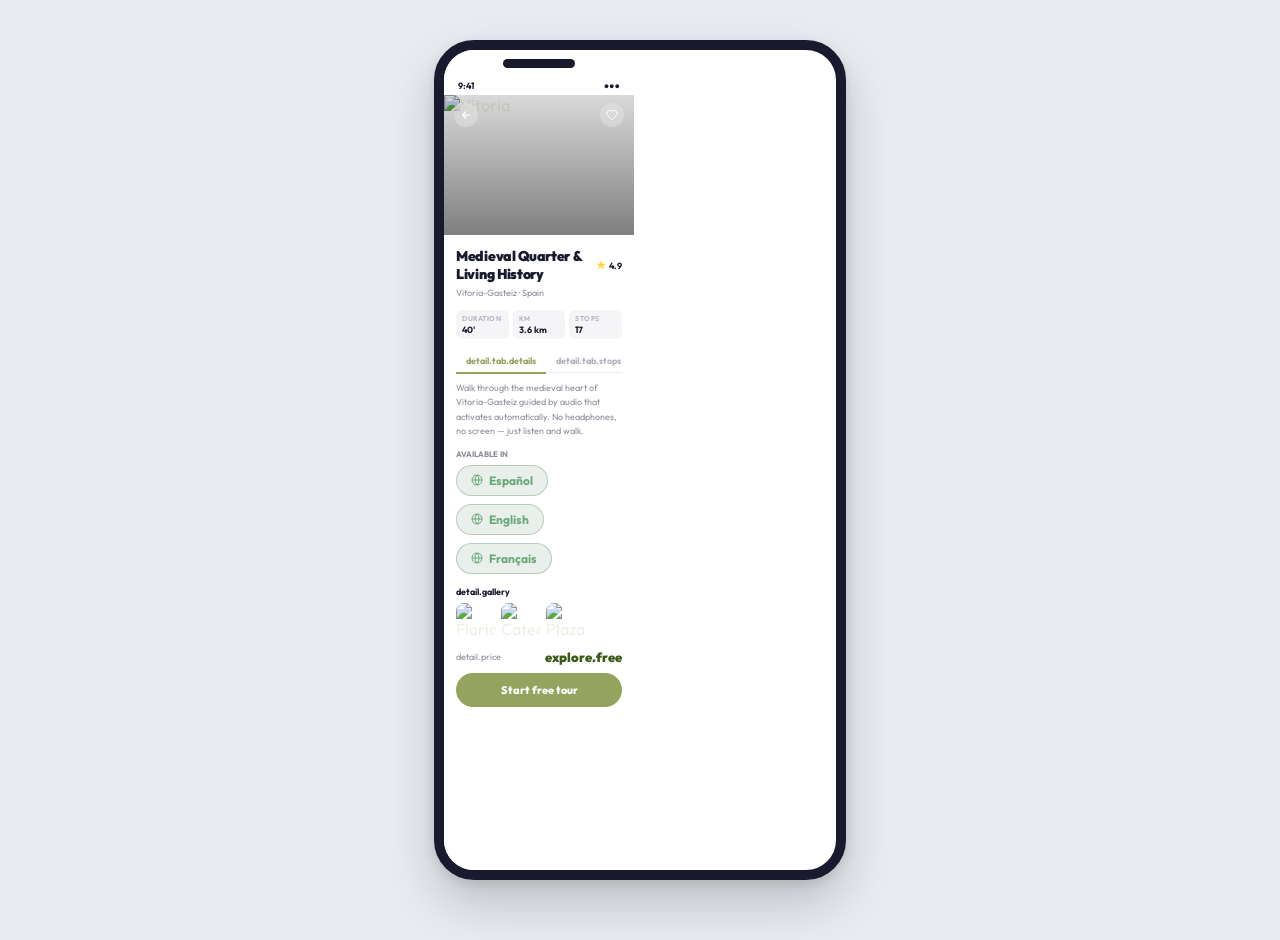
==== tour-detail.html @ ad5122f7 "Mover archivos a la raiz del repositorio" ====
<!DOCTYPE html>
<html lang="es">
<head>
  <meta charset="UTF-8">
  <meta name="viewport" content="width=device-width, initial-scale=1.0, maximum-scale=1.0, user-scalable=no">
  <meta name="theme-color" content="#94A35D">
  <meta name="description" content="Touri — Detalle del tour con información, paradas y estadísticas.">
  <title>Touri — Detalle del Tour</title>
  <link rel="manifest" href="manifest.json">
  <link rel="stylesheet" href="style.css">
</head>
<body class="detail-body-root">

  <div class="app-container">
    <div class="detail-screen s3" id="detailScreen">
      <!-- Notch bar & status bar simulator inside the app container on desktop -->
      <div class="notch-bar">
        <div class="notch-pill"></div>
      </div>
      <div class="status">
        <span style="color:#1A1A2E">9:41</span>
        <span>●●●</span>
      </div>

      <!-- Hero Photo -->
      <div class="s3-hero" id="detailHero">
        <img id="heroImg" src="https://images.unsplash.com/photo-1534067783941-51c9c23ecefd?w=300&q=80" alt="Vitoria">
        <div class="s3-hero-overlay"></div>
        <div class="s3-topbar">
          <div class="s3-back" onclick="goBack()" style="cursor:pointer;" aria-label="Volver">
            <svg viewBox="0 0 24 24" fill="none" stroke="currentColor" stroke-width="2.5">
              <path d="M19 12H5M12 5l-7 7 7 7"/>
            </svg>
          </div>
          <div class="s3-heart" id="saveBtn" onclick="toggleSave()" style="cursor:pointer;" aria-label="Guardar">
            <svg viewBox="0 0 24 24" fill="none" stroke="currentColor" stroke-width="2">
              <path d="M12 21.35l-1.45-1.32C5.4 15.36 2 12.28 2 8.5 2 5.42 4.42 3 7.5 3c1.74 0 3.41.81 4.5 2.09C13.09 3.81 14.76 3 16.5 3 19.58 3 22 5.42 22 8.5c0 3.78-3.4 6.86-8.55 11.54L12 21.35z"/>
            </svg>
          </div>
        </div>
      </div>

      <!-- Panel Info -->
      <div class="s3-panel">
        <div class="s3-name-row">
          <div class="s3-name" id="heroName">Casco Medieval</div>
          <div class="s3-rating">
            <span class="s3-rating-star">★</span>
            <span id="statRating">4.9</span>
          </div>
        </div>
        <div style="font-size:9px;color:#8C8C9A;margin-bottom:12px;" id="heroCity">Vitoria-Gasteiz · España</div>

        <!-- Info Pills -->
        <div class="s3-pills">
          <div class="s3-pill">
            <span class="s3-pill-label" data-i18n="detail.duration">Duración</span>
            <span class="s3-pill-val" id="statDuration">40'</span>
          </div>
          <div class="s3-pill">
            <span class="s3-pill-label" data-i18n="detail.km">Distancia</span>
            <span class="s3-pill-val" id="statKm">4.2 km</span>
          </div>
          <div class="s3-pill">
            <span class="s3-pill-label" data-i18n="detail.stops">Paradas</span>
            <span class="s3-pill-val" id="statStops">30</span>
          </div>
        </div>

        <!-- Tabs -->
        <div class="s3-tabs">
          <div class="s3-tab active" onclick="switchTab('detalles')" data-i18n="detail.tab.details">Detalles</div>
          <div class="s3-tab" onclick="switchTab('paradas')" data-i18n="detail.tab.stops">Paradas</div>
          <div class="s3-tab" onclick="switchTab('consejos')" data-i18n="detail.tab.tips">Consejos</div>
        </div>

        <!-- Tab contents: Detalles -->
        <div id="tabContentDetalles" class="tab-content-pane">
          <div class="s3-desc" id="tourDesc">
            Recorre el corazón medieval de Vitoria-Gasteiz guiado por audio que se activa automáticamente.
          </div>

          <!-- Languages tags -->
          <div style="font-size:8px;color:#8C8C9A;margin-bottom:6px;text-transform:uppercase;font-weight:700;" data-i18n="detail.available">Disponible en</div>
          <div class="lang-tags" id="langTags" style="margin-bottom:12px;"></div>

          <!-- Mini Gallery -->
          <div class="s3-gallery-label" data-i18n="detail.gallery">Lugares clave</div>
          <div class="s3-gallery">
            <div class="s3-gal-img"><img src="https://images.unsplash.com/photo-1534067783941-51c9c23ecefd?w=150&q=80" alt="Florida"></div>
            <div class="s3-gal-img"><img src="https://images.unsplash.com/photo-1507525428034-b723cf961d3e?w=150&q=80" alt="Catedral"></div>
            <div class="s3-gal-img"><img src="https://images.unsplash.com/photo-1542038784456-1ea8e935640e?w=150&q=80" alt="Plaza"></div>
          </div>
        </div>

        <!-- Tab contents: Paradas -->
        <div id="tabContentParadas" class="tab-content-pane" style="display:none;">
          <div class="stops-preview" id="stopsPreview">
            <!-- Dynamically populated -->
          </div>
          <div class="stops-more" id="stopsMore">+ 26 paradas más</div>
        </div>

        <!-- Tab contents: Consejos -->
        <div id="tabContentConsejos" class="tab-content-pane" style="display:none;">
          <div class="s3-desc" style="line-height:1.7;">
            <p style="margin-bottom:8px;">🎧 <strong>Lleva auriculares:</strong> Disfruta del recorrido sin molestar a los demás y con la mejor calidad de sonido.</p>
            <p style="margin-bottom:8px;">🔋 <strong>Carga tu móvil:</strong> El uso continuo del GPS en segundo plano puede consumir batería.</p>
            <p style="margin-bottom:8px;">📶 <strong>Descarga antes:</strong> El tour funciona 100% offline una vez cargado, no requiere datos móviles.</p>
          </div>
        </div>

      </div>

      <!-- Footer with CTA -->
      <div class="s3-footer">
        <div class="s3-cost-row">
          <span class="s3-cost-label" data-i18n="detail.price">Precio del tour</span>
          <span class="s3-cost-val" style="color:#3D5A1A;font-weight:900;" data-i18n="explore.free">GRATIS</span>
        </div>
        <div class="s3-cta" onclick="startTour()" style="cursor:pointer;" data-i18n="detail.cta">Empezar tour</div>
      </div>
    </div>
  </div>

  <!-- GPS Permission Modal -->
  <div class="modal-overlay" id="gpsModal">
    <div class="modal-content">
      <div class="modal-icon">
        <svg viewBox="0 0 24 24" fill="none" stroke="currentColor" stroke-width="1.5">
          <path d="M21 10c0 7-9 13-9 13s-9-6-9-13a9 9 0 0118 0z"/><circle cx="12" cy="10" r="3"/>
        </svg>
      </div>
      <div class="modal-title" data-i18n="gps.title">Necesitamos tu ubicación</div>
      <div class="modal-desc" data-i18n="gps.desc">Para reproducir el audio automáticamente al acercarte a cada parada, necesitamos acceso a tu GPS.</div>
      <div class="modal-buttons">
        <button class="btn-primary" onclick="allowGPS()">
          <svg viewBox="0 0 24 24" fill="none" stroke="currentColor" stroke-width="2"><path d="M21 10c0 7-9 13-9 13s-9-6-9-13a9 9 0 0118 0z"/><circle cx="12" cy="10" r="3"/></svg>
          <span data-i18n="gps.allow">Permitir ubicación</span>
        </button>
        <button class="btn-outline" onclick="manualMode()">
          <span data-i18n="gps.manual">Modo manual</span>
        </button>
      </div>
    </div>
  </div>

  <!-- Toast -->
  <div class="toast" id="toast"></div>

  <script src="i18n.js"></script>
  <script src="tour-data.js"></script>
  <script src="gps.js"></script>
  <script>
    let tourId = null;

    document.addEventListener('DOMContentLoaded', async () => {
      // Get tour ID from URL
      const params = new URLSearchParams(window.location.search);
      tourId = params.get('id') || 'vitoria-casco-medieval';

      await loadTourDetail();
    });

    document.addEventListener('languageChanged', () => {
      loadTourDetail();
    });

    async function loadTourDetail() {
      const tour = await TourData.loadTour(tourId);
      if (!tour) return;

      const lang = getLang();
      const meta = TourData.getMeta(lang);
      const stops = TourData.getStops();

      // Hero image
      if (tour.cover_image) {
        document.getElementById('heroImg').src = tour.cover_image;
      }
      document.getElementById('heroCity').textContent = `${meta.city} · ${meta.country}`;
      document.getElementById('heroName').innerHTML = meta.name;

      // Stats
      document.getElementById('statDuration').textContent = tour.stats.duration_min + "'";
      document.getElementById('statStops').textContent = tour.stats.stops;
      document.getElementById('statKm').textContent = tour.stats.distance_km + " km";
      document.getElementById('statRating').textContent = tour.stats.rating;

      // Languages tags
      const langContainer = document.getElementById('langTags');
      langContainer.innerHTML = tour.languages.map(l => `
        <div class="lang-tag">
          <svg viewBox="0 0 24 24" fill="none" stroke="currentColor" stroke-width="2">
            <path d="M12 22c5.52 0 10-4.48 10-10S17.52 2 12 2 2 6.48 2 12s4.48 10 10 10zM2 12h20M12 2a15.3 15.3 0 014 10 15.3 15.3 0 01-4 10 15.3 15.3 0 01-4-10 15.3 15.3 0 014-10z"/>
          </svg>
          ${t('detail.lang.' + l) || l}
        </div>
      `).join('');

      // Description
      document.getElementById('tourDesc').textContent = meta.description;

      // Stops preview
      const previewContainer = document.getElementById('stopsPreview');
      previewContainer.innerHTML = stops.map((stop, i) => {
        const name = TourData.getStopName(stop, lang);
        let dist = '';
        if (i === 0) {
          dist = t('detail.start') || 'Inicio';
        } else {
          const prevStop = stops[i - 1];
          const distM = TourData.distanceBetweenStops(prevStop, stop);
          dist = distM >= 1000 ? (distM / 1000).toFixed(1) + ' km' : distM + ' m';
        }
        return `
          <div class="stop-preview-item">
            <div class="stop-num-badge">${String(stop.id).padStart(2, '0')}</div>
            <div class="stop-preview-name">${name}</div>
            <div class="stop-preview-dist">${dist}</div>
          </div>
        `;
      }).join('');

      // Remaining stops
      const remaining = stops.length;
      document.getElementById('stopsMore').textContent = t('detail.more_stops', { n: remaining }) || `+${remaining} paradas en total`;
    }

    function switchTab(tabId) {
      // Toggle active state in tabs
      document.querySelectorAll('.s3-tab').forEach(tab => {
        tab.classList.toggle('active', tab.textContent.toLowerCase().includes(tabId.slice(0, 3)));
      });

      // Show the selected tab content pane
      document.querySelectorAll('.tab-content-pane').forEach(pane => {
        pane.style.display = 'none';
      });
      document.getElementById('tabContent' + tabId.charAt(0).toUpperCase() + tabId.slice(1)).style.display = 'block';
    }

    function goBack() {
      window.location.href = 'tours.html';
    }

    function toggleSave() {
      const btn = document.getElementById('saveBtn');
      const svg = btn.querySelector('svg');
      const isSaved = svg.getAttribute('fill') === 'currentColor';
      
      if (isSaved) {
        svg.removeAttribute('fill');
        svg.style.color = '';
      } else {
        svg.setAttribute('fill', 'currentColor');
        svg.style.color = '#FFD93D';
      }
      showToast(t('toast.saved') || '¡Tour guardado!');
    }

    function startTour() {
      document.getElementById('gpsModal').classList.add('show');
    }

    async function allowGPS() {
      const result = await GPS.requestPermission();
      document.getElementById('gpsModal').classList.remove('show');

      if (result === 'denied') {
        showToast(t('gps.denied') || 'Ubicación denegada.');
        TourData.setManualMode(true);
      } else {
        TourData.setManualMode(false);
      }

      TourData.startTour();
      window.location.href = `tour-player.html?id=${tourId}`;
    }

    function manualMode() {
      document.getElementById('gpsModal').classList.remove('show');
      TourData.setManualMode(true);
      TourData.startTour();
      window.location.href = `tour-player.html?id=${tourId}`;
    }

    function showToast(msg) {
      const toast = document.getElementById('toast');
      toast.textContent = msg;
      toast.classList.add('show');
      setTimeout(() => toast.classList.remove('show'), 3000);
    }
  </script>
</body>
</html>
---- style.css ----
@import url('https://fonts.googleapis.com/css2?family=Playfair+Display:ital,wght@0,400;0,600;0,700;0,900;1,400;1,600&family=Outfit:wght@300;400;500;600;700;800;900&family=DM+Mono:wght@400;500&display=swap');

/* ═══════════════════════════════════
   TOURI — Design System
   Source of truth: touri_mockup_1.html
═══════════════════════════════════ */

:root {
  --ink:       #0F0E0B;
  --ink-2:     #1C1B17;
  --ink-3:     #2A2923;
  --ink-4:     #3D3B33;
  --stone:     #7A786E;
  --cream:     #F0EDE4;
  --cream-2:   #DDD9CE;
  --cream-3:   #B8B3A6;
  --moss:      #4A7C59;
  --moss-light:#6BA87A;
  --moss-bg:   rgba(74,124,89,.12);
  --gold:      #C9933A;
  --gold-bg:   rgba(201,147,58,.1);
  --white:     #FAFAF7;
  --r:         16px;
}

/* ── RESET ── */
*, *::before, *::after { box-sizing: border-box; margin: 0; padding: 0; }

html {
  height: 100%;
  -webkit-text-size-adjust: 100%;
}

body {
  font-family: 'Outfit', sans-serif;
  color: var(--cream);
  background: var(--ink);
  min-height: 100%;
  min-height: 100dvh;
  overflow-x: hidden;
  -webkit-font-smoothing: antialiased;
  -moz-osx-font-smoothing: grayscale;
}

a { color: inherit; text-decoration: none; }
button { font-family: inherit; cursor: pointer; border: none; background: none; }
img { display: block; max-width: 100%; }
ul, ol { list-style: none; }

/* ── TYPOGRAPHY ── */
.font-display { font-family: 'Playfair Display', serif; }
.font-mono    { font-family: 'DM Mono', monospace; }

/* ── UTILITIES ── */
.sr-only {
  position: absolute; width: 1px; height: 1px;
  padding: 0; margin: -1px; overflow: hidden;
  clip: rect(0,0,0,0); border: 0;
}

/* ═══════════════════════════════════
   SHARED COMPONENTS
═══════════════════════════════════ */

/* ── Buttons ── */
.btn-primary {
  width: 100%; padding: 18px;
  background: var(--moss); border: none; border-radius: 14px;
  font-family: 'Outfit', sans-serif;
  font-size: 16px; font-weight: 700; color: #fff;
  display: flex; align-items: center; justify-content: center; gap: 10px;
  cursor: pointer;
  box-shadow: 0 8px 30px rgba(74,124,89,.4);
  transition: transform .15s, box-shadow .15s;
}
.btn-primary:active {
  transform: scale(.97);
  box-shadow: 0 4px 16px rgba(74,124,89,.3);
}
.btn-primary svg { width: 18px; height: 18px; }

.btn-secondary {
  width: 100%; padding: 17px;
  background: transparent; border: 1.5px solid var(--moss);
  border-radius: 14px; cursor: pointer;
  display: flex; align-items: center; justify-content: center; gap: 8px;
  font-family: 'Outfit', sans-serif; font-size: 15px; font-weight: 700;
  color: var(--moss-light);
  transition: background .15s;
}
.btn-secondary:active { background: var(--moss-bg); }
.btn-secondary svg { width: 17px; height: 17px; }

.btn-outline {
  width: 100%; padding: 14px;
  background: transparent; border: 1.5px solid var(--ink-4);
  border-radius: 12px; cursor: pointer;
  display: flex; align-items: center; justify-content: center; gap: 8px;
  font-family: 'Outfit', sans-serif; font-size: 14px; font-weight: 600;
  color: var(--cream-3);
  transition: border-color .15s;
}
.btn-outline:active { border-color: var(--stone); }
.btn-outline svg { width: 16px; height: 16px; }

/* ── Language pills ── */
.lang-row { display: flex; gap: 8px; }
.lang-pill {
  padding: 6px 16px; border-radius: 100px;
  border: 1.5px solid rgba(255,255,255,.15);
  font-size: 12px; font-weight: 600; color: var(--cream-2);
  cursor: pointer;
  transition: all .2s;
}
.lang-pill.active {
  background: var(--moss); border-color: var(--moss); color: #fff;
}

/* ── Language tags (detail) ── */
.lang-tags { display: flex; gap: 8px; flex-wrap: wrap; }
.lang-tag {
  display: flex; align-items: center; gap: 6px;
  padding: 7px 14px; border-radius: 100px;
  background: var(--moss-bg); border: 1px solid rgba(74,124,89,.3);
  font-size: 12px; font-weight: 700; color: var(--moss-light);
}
.lang-tag svg { width: 12px; height: 12px; }

/* ── City filter chips ── */
.city-filters {
  display: flex; gap: 8px; padding: 14px 20px;
  overflow-x: auto; flex-shrink: 0;
  -webkit-overflow-scrolling: touch;
  scrollbar-width: none;
}
.city-filters::-webkit-scrollbar { display: none; }
.city-filter {
  padding: 7px 16px; border-radius: 100px; white-space: nowrap;
  font-size: 12px; font-weight: 600; flex-shrink: 0;
  border: 1.5px solid var(--ink-4); color: var(--stone);
  cursor: pointer;
  transition: all .2s;
}
.city-filter.active {
  background: var(--moss); border-color: var(--moss); color: #fff;
}

/* ── Toast notification ── */
.toast {
  position: fixed; bottom: 32px; left: 50%; transform: translateX(-50%) translateY(100px);
  background: var(--ink-3); border: 1px solid var(--ink-4);
  padding: 14px 24px; border-radius: 14px;
  font-size: 14px; font-weight: 600; color: var(--cream-2);
  z-index: 9999;
  opacity: 0; pointer-events: none;
  transition: all .35s cubic-bezier(.4,0,.2,1);
  backdrop-filter: blur(12px);
}
.toast.show {
  transform: translateX(-50%) translateY(0);
  opacity: 1; pointer-events: auto;
}

/* ── Section title ── */
.section-title {
  font-size: 11px; font-weight: 700; letter-spacing: 1.5px;
  text-transform: uppercase; color: var(--stone); margin-bottom: 10px;
}

/* ── Search bar ── */
.search-bar {
  display: flex; align-items: center; gap: 10px;
  background: var(--ink-3); border-radius: 12px;
  padding: 12px 16px;
}
.search-bar svg { width: 16px; height: 16px; color: var(--stone); flex-shrink: 0; }
.search-bar input,
.search-bar span {
  font-family: 'Outfit', sans-serif;
  font-size: 14px; color: var(--stone); background: transparent; border: none; outline: none;
  width: 100%;
}

/* ═══════════════════════════════════
   SCREEN 01 — SPLASH
═══════════════════════════════════ */
.splash-screen {
  position: relative; overflow: hidden;
  min-height: 100vh; min-height: 100dvh;
}
.splash-bg {
  position: absolute; inset: 0;
  background-size: cover; background-position: center;
}
.splash-bg::after {
  content: ''; position: absolute; inset: 0;
  background: linear-gradient(180deg,
    rgba(15,14,11,0) 0%,
    rgba(15,14,11,.55) 45%,
    var(--ink) 100%
  );
}
.splash-content {
  position: relative; z-index: 2;
  display: flex; flex-direction: column;
  min-height: 100vh; min-height: 100dvh;
  padding: 24px 28px 48px;
}
.splash-logo {
  display: flex; align-items: center; gap: 10px;
}
.logo-mark {
  width: 40px; height: 40px; border-radius: 12px;
  background: var(--moss);
  display: flex; align-items: center; justify-content: center;
}
.logo-mark svg { width: 22px; height: 22px; }
.logo-name {
  font-family: 'Playfair Display', serif;
  font-size: 22px; font-weight: 700; color: var(--white);
  letter-spacing: -.3px;
}
.splash-body { margin-top: auto; }
.splash-eyebrow {
  font-size: 11px; font-weight: 600; letter-spacing: 3px;
  text-transform: uppercase; color: var(--moss-light);
  margin-bottom: 12px;
}
.splash-headline {
  font-family: 'Playfair Display', serif;
  font-size: 38px; font-weight: 900; color: var(--white);
  line-height: 1.05; margin-bottom: 14px;
}
.splash-headline em { font-style: italic; color: var(--moss-light); }
.splash-sub {
  font-size: 14px; color: var(--cream-3); line-height: 1.6;
  margin-bottom: 36px; max-width: 280px;
}
.splash-hint {
  text-align: center; margin-top: 14px;
  font-size: 12px; color: var(--stone);
}
.splash-lang { margin-bottom: 22px; }

/* ═══════════════════════════════════
   SCREEN 02 — EXPLORE TOURS
═══════════════════════════════════ */
.explore-screen {
  display: flex; flex-direction: column;
  min-height: 100vh; min-height: 100dvh;
  overflow: hidden;
}
.explore-header { padding: 24px 20px 14px; flex-shrink: 0; }
.explore-greeting {
  font-size: 12px; font-weight: 600; color: var(--stone);
  letter-spacing: 1px; margin-bottom: 4px;
}
.explore-title {
  font-family: 'Playfair Display', serif;
  font-size: 26px; font-weight: 900; color: var(--white); line-height: 1.1;
}
.explore-title em { font-style: italic; color: var(--moss-light); }
.explore-search { padding: 0 20px; }

.tours-list {
  flex: 1; overflow-y: auto; padding: 0 20px 32px;
  display: flex; flex-direction: column; gap: 14px;
  -webkit-overflow-scrolling: touch;
}

/* Tour card — featured */
.tour-card {
  background: var(--ink-2); border-radius: 18px;
  overflow: hidden; cursor: pointer; flex-shrink: 0;
  transition: transform .15s;
}
.tour-card:active { transform: scale(.98); }
.tour-card-photo { height: 160px; position: relative; overflow: hidden; }
.tour-card-img {
  width: 100%; height: 100%; object-fit: cover;
  background-size: cover; background-position: center;
}
.tour-card-badge {
  position: absolute; top: 12px; left: 12px;
  background: var(--moss); color: #fff;
  font-size: 10px; font-weight: 700; letter-spacing: 1px; text-transform: uppercase;
  padding: 4px 10px; border-radius: 100px;
}
.tour-card-badge.gold { background: var(--gold); }
.tour-card-lang {
  position: absolute; top: 12px; right: 12px;
  background: rgba(15,14,11,.65); backdrop-filter: blur(6px);
  color: var(--cream-2); font-size: 10px; font-weight: 600;
  padding: 4px 10px; border-radius: 100px;
}
.tour-card-body { padding: 16px 18px; }
.tour-card-city {
  font-size: 10px; font-weight: 700; color: var(--moss-light);
  letter-spacing: 1.5px; text-transform: uppercase; margin-bottom: 4px;
}
.tour-card-name {
  font-family: 'Playfair Display', serif;
  font-size: 18px; font-weight: 700; color: var(--white); margin-bottom: 8px;
}
.tour-card-meta { display: flex; gap: 14px; }
.tour-meta-item {
  display: flex; align-items: center; gap: 5px;
  font-size: 12px; color: var(--stone); font-weight: 500;
}
.tour-meta-item svg { width: 13px; height: 13px; }

/* Tour card — small / upcoming */
.tour-card-sm {
  background: var(--ink-2); border-radius: 14px;
  display: flex; overflow: hidden; cursor: pointer; flex-shrink: 0;
  transition: transform .15s;
}
.tour-card-sm:active { transform: scale(.98); }
.tour-card-sm-photo {
  width: 100px; flex-shrink: 0;
  background: var(--ink-3); position: relative;
}
.tour-card-sm-img {
  width: 100%; height: 100%; object-fit: cover;
}
.tour-card-sm-coming {
  position: absolute; inset: 0;
  display: flex; align-items: center; justify-content: center;
  flex-direction: column; gap: 4px;
  font-size: 10px; font-weight: 700; color: var(--stone);
  letter-spacing: 1px; text-transform: uppercase; text-align: center;
}
.tour-card-sm-body { padding: 14px 16px; flex: 1; }
.tour-card-sm-city {
  font-size: 10px; font-weight: 700; color: var(--stone);
  letter-spacing: 1px; text-transform: uppercase; margin-bottom: 3px;
}
.tour-card-sm-name {
  font-family: 'Playfair Display', serif;
  font-size: 15px; font-weight: 700; color: var(--cream-2); margin-bottom: 6px;
}
.tour-card-sm-tag { font-size: 11px; color: var(--stone); }

.upcoming-label {
  font-size: 11px; font-weight: 700; color: var(--stone);
  letter-spacing: 1.5px; text-transform: uppercase; margin-top: 4px;
}

/* ═══════════════════════════════════
   SCREEN 03 — TOUR DETAIL
═══════════════════════════════════ */
.detail-screen {
  display: flex; flex-direction: column;
  min-height: 100vh; min-height: 100dvh;
  overflow-y: auto;
}
.detail-hero {
  height: 260px; flex-shrink: 0; position: relative;
  overflow: hidden;
}
.detail-hero-img {
  width: 100%; height: 100%;
  background-size: cover; background-position: center;
}
.detail-hero-img::after {
  content: ''; position: absolute; inset: 0;
  background: linear-gradient(180deg, rgba(15,14,11,.2) 0%, rgba(15,14,11,.8) 100%);
}
.detail-hero-back,
.detail-hero-save {
  position: absolute; top: 18px;
  width: 36px; height: 36px; border-radius: 50%;
  background: rgba(15,14,11,.55); backdrop-filter: blur(8px);
  display: flex; align-items: center; justify-content: center;
  cursor: pointer; border: none; z-index: 3;
  transition: background .15s;
}
.detail-hero-back:active,
.detail-hero-save:active { background: rgba(15,14,11,.8); }
.detail-hero-back { left: 18px; }
.detail-hero-save { right: 18px; }
.detail-hero-back svg,
.detail-hero-save svg { width: 18px; height: 18px; stroke: #fff; }
.detail-hero-info {
  position: absolute; bottom: 20px; left: 18px; right: 18px; z-index: 3;
}
.detail-hero-city {
  font-size: 11px; font-weight: 700; color: var(--moss-light);
  letter-spacing: 2px; text-transform: uppercase; margin-bottom: 4px;
}
.detail-hero-name {
  font-family: 'Playfair Display', serif;
  font-size: 28px; font-weight: 900; color: #fff; line-height: 1.1;
}

.detail-body {
  background: var(--ink-2); border-radius: 24px 24px 0 0;
  margin-top: -16px; z-index: 2;
  padding: 24px 20px 40px; flex: 1;
}

/* Stats grid */
.detail-stats {
  display: flex;
  background: var(--ink-3); border-radius: 14px;
  overflow: hidden; margin-bottom: 22px;
}
.detail-stat {
  flex: 1; padding: 14px 10px; text-align: center;
  border-right: 1px solid var(--ink-4);
}
.detail-stat:last-child { border-right: none; }
.detail-stat-value {
  font-family: 'DM Mono', monospace;
  font-size: 18px; font-weight: 500; color: var(--white); margin-bottom: 2px;
}
.detail-stat-label {
  font-size: 10px; color: var(--stone); font-weight: 600; letter-spacing: .5px;
}

.detail-desc {
  font-size: 14px; line-height: 1.7; color: var(--stone); margin-bottom: 24px;
}

/* Stop preview */
.stops-preview { margin-bottom: 10px; }
.stop-preview-item {
  display: flex; align-items: center; gap: 12px;
  padding: 10px 0; border-bottom: 1px solid var(--ink-4);
}
.stop-preview-item:last-child { border-bottom: none; }
.stop-num-badge {
  width: 28px; height: 28px; border-radius: 50%;
  background: var(--ink-3); border: 1.5px solid var(--ink-4);
  display: flex; align-items: center; justify-content: center;
  font-family: 'DM Mono', monospace; font-size: 10px; font-weight: 500;
  color: var(--stone); flex-shrink: 0;
}
.stop-num-badge.done {
  background: var(--moss-bg); border-color: var(--moss); color: var(--moss-light);
}
.stop-preview-name {
  font-size: 13px; font-weight: 500; color: var(--cream-2); flex: 1;
}
.stop-preview-dist { font-size: 11px; color: var(--stone); flex-shrink: 0; }
.stops-more {
  text-align: center; font-size: 12px; color: var(--stone);
  font-weight: 600; margin-top: 6px; margin-bottom: 20px;
}

.detail-cta-hint {
  text-align: center; font-size: 12px; color: var(--stone); margin-top: 12px;
}

/* ═══════════════════════════════════
   SCREEN 04 — PLAYER / EN RUTA
═══════════════════════════════════ */
.player-screen {
  display: flex; flex-direction: column;
  min-height: 100vh; min-height: 100dvh;
  overflow: hidden;
}

/* Hero photo */
.hero-photo {
  height: 280px; flex-shrink: 0; position: relative; overflow: hidden;
}
.hero-img {
  width: 100%; height: 100%; object-fit: cover;
  background-size: cover; background-position: center;
}
.hero-overlay {
  position: absolute; inset: 0;
  background: linear-gradient(180deg, rgba(15,14,11,.15) 0%, rgba(15,14,11,.75) 100%);
}
.hero-topbar {
  position: absolute; top: 0; left: 0; right: 0;
  display: flex; align-items: center; justify-content: space-between;
  padding: 18px 20px; z-index: 3;
}
.hero-back {
  width: 36px; height: 36px; border-radius: 50%;
  background: rgba(15,14,11,.5); backdrop-filter: blur(8px);
  display: flex; align-items: center; justify-content: center;
  cursor: pointer; border: none;
  transition: background .15s;
}
.hero-back:active { background: rgba(15,14,11,.8); }
.hero-back svg { width: 18px; height: 18px; }
.hero-lang {
  padding: 6px 13px; border-radius: 100px;
  background: rgba(15,14,11,.5); backdrop-filter: blur(8px);
  font-size: 12px; font-weight: 600; color: var(--cream-2);
  cursor: pointer;
  transition: background .15s;
}
.hero-lang:active { background: rgba(15,14,11,.8); }
.hero-stop-info {
  position: absolute; bottom: 0; left: 0; right: 0;
  padding: 0 20px 20px; z-index: 3;
}
.hero-chapter {
  font-family: 'DM Mono', monospace;
  font-size: 11px; font-weight: 500; letter-spacing: 2px;
  color: var(--moss-light); text-transform: uppercase; margin-bottom: 4px;
}
.hero-stop-name {
  font-family: 'Playfair Display', serif;
  font-size: 28px; font-weight: 900; color: var(--white); line-height: 1.1;
}

/* Content panel */
.content-panel {
  flex: 1; background: var(--ink-2);
  border-radius: 24px 24px 0 0;
  margin-top: -20px; z-index: 2;
  display: flex; flex-direction: column;
  padding: 24px 22px 32px;
  overflow-y: auto;
  -webkit-overflow-scrolling: touch;
}

/* Progress bar */
.progress-wrap { margin-bottom: 20px; }
.progress-header {
  display: flex; justify-content: space-between; align-items: center;
  margin-bottom: 8px;
}
.progress-label {
  font-size: 11px; font-weight: 600; color: var(--stone); letter-spacing: .5px;
}
.progress-time {
  font-family: 'DM Mono', monospace;
  font-size: 12px; color: var(--cream-3);
}
.progress-track {
  height: 6px; background: var(--ink-4); border-radius: 100px;
  overflow: hidden; cursor: pointer;
}
.progress-fill {
  height: 100%; width: 0%; border-radius: 100px;
  background: linear-gradient(90deg, var(--moss), var(--moss-light));
  transition: width .3s ease;
}

/* Audio controls */
.audio-controls {
  display: flex; align-items: center; justify-content: center;
  gap: 28px;
  margin-bottom: 22px;
}
.ctrl-secondary {
  width: 44px; height: 44px; border-radius: 50%;
  background: var(--ink-3); border: none;
  display: flex; align-items: center; justify-content: center;
  cursor: pointer;
  transition: background .15s;
}
.ctrl-secondary:active { background: var(--ink-4); }
.ctrl-secondary svg { width: 18px; height: 18px; color: var(--cream-3); }
.ctrl-play {
  width: 72px; height: 72px; border-radius: 50%;
  background: var(--moss); border: none;
  display: flex; align-items: center; justify-content: center;
  cursor: pointer;
  box-shadow: 0 8px 28px rgba(74,124,89,.45);
  transition: transform .15s, box-shadow .15s;
}
.ctrl-play:active {
  transform: scale(.93);
  box-shadow: 0 4px 16px rgba(74,124,89,.3);
}
.ctrl-play svg { width: 30px; height: 30px; color: #fff; }

/* Description block */
.desc-block { margin-bottom: 22px; }
.desc-label {
  font-size: 10px; font-weight: 700; letter-spacing: 2px; text-transform: uppercase;
  color: var(--stone); margin-bottom: 8px;
}
.desc-text {
  font-size: 14px; line-height: 1.7; color: var(--cream-3);
}

/* Next stop card */
.next-stop-card {
  background: var(--ink-3); border-radius: 14px;
  padding: 14px 16px;
  display: flex; align-items: center; gap: 14px;
  cursor: pointer; margin-bottom: 20px;
  transition: background .15s;
}
.next-stop-card:active { background: var(--ink-4); }
.next-stop-thumb {
  width: 52px; height: 52px; border-radius: 10px; flex-shrink: 0;
  background-size: cover; background-position: center;
  background-color: var(--ink-4);
}
.next-stop-info { flex: 1; }
.next-stop-label {
  font-size: 10px; font-weight: 600; color: var(--stone);
  letter-spacing: 1px; text-transform: uppercase; margin-bottom: 3px;
}
.next-stop-name {
  font-family: 'Playfair Display', serif;
  font-size: 15px; font-weight: 600; color: var(--white);
}
.next-stop-dist {
  font-size: 11px; color: var(--moss-light); font-weight: 600;
  margin-top: 2px;
}
.next-stop-arrow { flex-shrink: 0; }
.next-stop-arrow svg { width: 18px; height: 18px; color: var(--stone); }

/* Tour progress dots */
.tour-dots {
  display: flex; align-items: center; justify-content: center;
  gap: 4px; margin-top: 16px; flex-wrap: wrap;
  padding: 0 10px;
}
.dot-stop {
  width: 6px; height: 6px; border-radius: 50%;
  background: var(--ink-4);
  transition: all .3s;
}
.dot-stop.done { background: var(--moss); }
.dot-stop.active {
  width: 18px; border-radius: 3px;
  background: var(--moss-light);
}

/* ═══════════════════════════════════
   SCREEN 05 — MAP
═══════════════════════════════════ */
.map-screen {
  display: flex; flex-direction: column;
  min-height: 100vh; min-height: 100dvh;
  overflow: hidden;
}
.map-header {
  padding: 18px 20px 14px;
  display: flex; align-items: center; justify-content: space-between;
  border-bottom: 1px solid var(--ink-3); flex-shrink: 0;
  background: var(--ink);
}
.map-header-title {
  font-family: 'Playfair Display', serif;
  font-size: 18px; font-weight: 700; color: var(--white);
}
.map-close {
  width: 32px; height: 32px; border-radius: 50%;
  background: var(--ink-3); border: none;
  display: flex; align-items: center; justify-content: center;
  cursor: pointer;
  transition: background .15s;
}
.map-close:active { background: var(--ink-4); }
.map-close svg { width: 16px; height: 16px; color: var(--cream-3); }

.map-container {
  flex: 1; position: relative; background: #16140F;
  overflow: hidden;
}

/* Leaflet overrides for dark theme */
.map-container .leaflet-tile-pane { filter: brightness(.9) contrast(1.05); }
.map-container .leaflet-control-zoom a {
  background: var(--ink-2) !important;
  color: var(--cream) !important;
  border-color: var(--ink-4) !important;
}

/* Custom markers */
.stop-marker-done {
  width: 14px; height: 14px; border-radius: 50%;
  background: var(--moss); border: 2px solid var(--moss-light);
}
.stop-marker-active {
  width: 20px; height: 20px; border-radius: 50%;
  background: var(--moss); border: 3px solid var(--moss-light);
  box-shadow: 0 0 0 8px rgba(74,124,89,.25);
  animation: pulse-marker 2s infinite;
}
@keyframes pulse-marker {
  0%, 100% { box-shadow: 0 0 0 6px rgba(74,124,89,.25); }
  50%      { box-shadow: 0 0 0 14px rgba(74,124,89,.08); }
}
.stop-marker-pending {
  width: 12px; height: 12px; border-radius: 50%;
  background: var(--ink); border: 2px solid var(--ink-4);
}

/* Map bottom sheet */
.map-sheet {
  background: var(--ink-2);
  border-top: 1px solid var(--ink-3);
  padding: 16px 20px 32px;
  flex-shrink: 0;
}
.map-stop-current {
  display: flex; align-items: center; gap: 14px; margin-bottom: 14px;
}
.map-stop-thumb {
  width: 56px; height: 56px; border-radius: 12px;
  background-size: cover; background-position: center;
  background-color: var(--ink-3);
  flex-shrink: 0;
}
.map-stop-detail { flex: 1; }
.map-stop-chapter {
  font-size: 10px; font-weight: 600; color: var(--moss-light);
  letter-spacing: 1.5px; text-transform: uppercase; margin-bottom: 3px;
}
.map-stop-name {
  font-family: 'Playfair Display', serif;
  font-size: 16px; font-weight: 700; color: var(--white);
}
.map-stop-desc {
  font-size: 12px; color: var(--stone); margin-top: 2px;
}
.map-stats-row { display: flex; gap: 10px; }
.map-stat {
  flex: 1; background: var(--ink-3); border-radius: 10px;
  padding: 10px 12px; text-align: center;
}
.map-stat-value {
  font-family: 'DM Mono', monospace;
  font-size: 16px; font-weight: 500; color: var(--white);
}
.map-stat-label {
  font-size: 10px; color: var(--stone); margin-top: 2px;
  font-weight: 600; letter-spacing: .5px;
}

/* ═══════════════════════════════════
   SCREEN 06 — TOUR END
═══════════════════════════════════ */
.end-screen {
  display: flex; flex-direction: column;
  min-height: 100vh; min-height: 100dvh;
  padding: 28px 24px 48px;
  background: linear-gradient(180deg, var(--ink) 0%, var(--ink-2) 100%);
}
.end-icon {
  width: 72px; height: 72px; border-radius: 50%;
  background: var(--moss-bg); border: 1.5px solid var(--moss);
  display: flex; align-items: center; justify-content: center;
  margin-bottom: 20px;
}
.end-icon svg { width: 36px; height: 36px; color: var(--moss-light); }
.end-eyebrow {
  font-size: 11px; font-weight: 600; letter-spacing: 3px;
  text-transform: uppercase; color: var(--moss-light); margin-bottom: 10px;
}
.end-headline {
  font-family: 'Playfair Display', serif;
  font-size: 34px; font-weight: 900; color: var(--white);
  line-height: 1.1; margin-bottom: 10px;
}
.end-headline em { font-style: italic; color: var(--moss-light); }
.end-sub {
  font-size: 14px; color: var(--stone); line-height: 1.6;
  margin-bottom: 32px; max-width: 300px;
}
.end-stats {
  display: grid; grid-template-columns: 1fr 1fr;
  gap: 10px; margin-bottom: 32px;
}
.end-stat {
  background: var(--ink-3); border-radius: 14px;
  padding: 16px 18px;
}
.end-stat-value {
  font-family: 'Playfair Display', serif;
  font-size: 28px; font-weight: 700; color: var(--white); margin-bottom: 4px;
}
.end-stat-label {
  font-size: 11px; color: var(--stone); font-weight: 600; letter-spacing: .5px;
}
.end-photos {
  display: flex; gap: 8px; margin-bottom: 32px;
  overflow-x: auto;
  -webkit-overflow-scrolling: touch;
  scrollbar-width: none;
}
.end-photos::-webkit-scrollbar { display: none; }
.end-photo {
  width: 100px; height: 100px; border-radius: 12px; flex-shrink: 0;
  background-size: cover; background-position: center;
  background-color: var(--ink-3);
}
.end-photo-more {
  width: 100px; height: 100px; border-radius: 12px; flex-shrink: 0;
  background: var(--ink-2);
  display: flex; align-items: center; justify-content: center;
  font-size: 13px; color: var(--stone); font-weight: 600;
}
.end-buttons {
  display: flex; flex-direction: column; gap: 12px;
  margin-top: auto;
}

/* ═══════════════════════════════════
   GPS PERMISSION MODAL
═══════════════════════════════════ */
.modal-overlay {
  position: fixed; inset: 0;
  background: rgba(15,14,11,.85);
  backdrop-filter: blur(8px);
  z-index: 1000;
  display: flex; align-items: flex-end; justify-content: center;
  opacity: 0; pointer-events: none;
  transition: opacity .3s;
}
.modal-overlay.show { opacity: 1; pointer-events: auto; }
.modal-content {
  background: var(--ink-2);
  border-radius: 24px 24px 0 0;
  padding: 32px 24px 40px;
  width: 100%; max-width: 420px;
  transform: translateY(100%);
  transition: transform .4s cubic-bezier(.4,0,.2,1);
}
.modal-overlay.show .modal-content { transform: translateY(0); }
.modal-icon {
  width: 56px; height: 56px; border-radius: 50%;
  background: var(--moss-bg); border: 1.5px solid var(--moss);
  display: flex; align-items: center; justify-content: center;
  margin-bottom: 16px;
}
.modal-icon svg { width: 28px; height: 28px; color: var(--moss-light); }
.modal-title {
  font-family: 'Playfair Display', serif;
  font-size: 22px; font-weight: 700; color: var(--white);
  margin-bottom: 8px;
}
.modal-desc {
  font-size: 14px; color: var(--stone); line-height: 1.6;
  margin-bottom: 24px;
}
.modal-buttons {
  display: flex; flex-direction: column; gap: 10px;
}

/* ═══════════════════════════════════
   LANGUAGE SWITCHER (overlay)
═══════════════════════════════════ */
.lang-switcher-overlay {
  position: fixed; inset: 0;
  background: rgba(15,14,11,.85);
  backdrop-filter: blur(8px);
  z-index: 1000;
  display: flex; align-items: center; justify-content: center;
  opacity: 0; pointer-events: none;
  transition: opacity .3s;
}
.lang-switcher-overlay.show { opacity: 1; pointer-events: auto; }
.lang-switcher {
  background: var(--ink-2);
  border-radius: 20px; padding: 28px 24px;
  width: 85%; max-width: 320px;
  transform: scale(.9);
  transition: transform .3s cubic-bezier(.4,0,.2,1);
}
.lang-switcher-overlay.show .lang-switcher { transform: scale(1); }
.lang-switcher-title {
  font-family: 'Playfair Display', serif;
  font-size: 20px; font-weight: 700; color: var(--white);
  margin-bottom: 16px; text-align: center;
}
.lang-option {
  display: flex; align-items: center; gap: 12px;
  padding: 14px 16px; border-radius: 12px;
  cursor: pointer; margin-bottom: 8px;
  transition: background .15s;
  border: 1.5px solid transparent;
}
.lang-option:hover,
.lang-option:active { background: var(--ink-3); }
.lang-option.active {
  background: var(--moss-bg);
  border-color: rgba(74,124,89,.3);
}
.lang-option-flag { font-size: 24px; }
.lang-option-name {
  font-size: 15px; font-weight: 600; color: var(--cream);
}
.lang-option-native {
  font-size: 12px; color: var(--stone); margin-left: auto;
}

/* ═══════════════════════════════════
   ANIMATIONS
═══════════════════════════════════ */
@keyframes fadeIn {
  from { opacity: 0; transform: translateY(10px); }
  to   { opacity: 1; transform: translateY(0); }
}
@keyframes slideUp {
  from { transform: translateY(30px); opacity: 0; }
  to   { transform: translateY(0); opacity: 1; }
}

.animate-fade-in {
  animation: fadeIn .6s cubic-bezier(.4,0,.2,1) both;
}
.animate-slide-up {
  animation: slideUp .5s cubic-bezier(.4,0,.2,1) both;
}
.animate-delay-1 { animation-delay: .1s; }
.animate-delay-2 { animation-delay: .2s; }
.animate-delay-3 { animation-delay: .3s; }
.animate-delay-4 { animation-delay: .4s; }

/* ═══════════════════════════════════
   SCROLLBAR
═══════════════════════════════════ */
::-webkit-scrollbar { width: 4px; }
::-webkit-scrollbar-track { background: transparent; }
::-webkit-scrollbar-thumb { background: var(--ink-4); border-radius: 4px; }


/* ==========================================================================
   MOCKUP DRIBBBLE STYLE - APPENDED FROM TOURI_FINAL_V2_7.HTML
   ========================================================================== */


@import url('https://fonts.googleapis.com/css2?family=Outfit:wght@300;400;500;600;700;800;900&family=Playfair+Display:ital,wght@0,700;0,900;1,700&display=swap');

* { box-sizing:border-box; margin:0; padding:0; }
body {
  min-height:100vh;
  background:#E8EBF0;
  font-family:'Outfit',sans-serif;
  display:flex;
  flex-direction:column;
  align-items:center;
  padding:60px 24px 80px;
  -webkit-font-smoothing:antialiased;
}

/* ── LABEL ARRIBA ── */
.page-label {
  font-size:11px;font-weight:700;letter-spacing:3px;
  text-transform:uppercase;color:#8C8C9A;
  margin-bottom:40px;
}

/* ── PANEL que contiene los 3 teléfonos juntos ── */
.showcase-panel {
  background:#D8DEE8;
  border-radius:32px;
  padding:48px 40px;
  display:flex;
  align-items:flex-end;
  gap:20px;
  box-shadow:0 40px 80px rgba(0,0,0,.12),0 8px 24px rgba(0,0,0,.06);
  margin-bottom:48px;
}

/* ── FRAME DEL TELÉFONO ── */
.phone {
  border-radius:40px;
  overflow:hidden;
  box-shadow:0 24px 48px rgba(0,0,0,.18),0 4px 12px rgba(0,0,0,.1);
  flex-shrink:0;
  position:relative;
}
/* Teléfono central más grande */
.phone-center { width:220px; }
.phone-side   { width:190px; }

/* Notch */
.notch-bar {
  height:26px;
  display:flex;align-items:center;justify-content:center;
  position:relative;
}
.notch-pill {
  width:72px;height:9px;border-radius:100px;
}

/* Status bar */
.status {
  display:flex;justify-content:space-between;align-items:center;
  padding:4px 14px;font-size:9px;font-weight:700;
}

/* ═══════════════════════════════════
   PANTALLA 1 — SPLASH
═══════════════════════════════════ */
.s1 {
  background:#C9D9A4;
  width:190px;
}
.s1 .notch-bar { background:#B8CA90; }
.s1 .notch-pill { background:#A8BB80; }
.s1 .status { color:#3D5A1A; padding:4px 14px; }

.s1-body { padding:16px 14px 20px; }

/* Ilustración flat */
.s1-illus {
  width:100%;height:200px;
  border-radius:18px;
  background:#D8E8B0;
  position:relative;overflow:hidden;
  margin-bottom:18px;
}
/* Cielo */
.s1-sky {
  position:absolute;inset:0;
  background:linear-gradient(180deg,#E8F4FF 0%,#C9D9A4 100%);
}
/* Sol */
.s1-sun {
  position:absolute;top:18px;right:24px;
  width:28px;height:28px;border-radius:50%;
  background:#FFD93D;
  box-shadow:0 0 0 6px rgba(255,217,61,.2);
}
/* Nubes */
.s1-cloud {
  position:absolute;background:#fff;border-radius:100px;
}
.s1-cloud-1 { width:50px;height:16px;top:28px;left:14px; opacity:.8; }
.s1-cloud-2 { width:36px;height:12px;top:44px;left:50px; opacity:.6; }
/* Globo aerostático */
.s1-balloon {
  position:absolute;top:20px;left:50%;transform:translateX(-50%);
  display:flex;flex-direction:column;align-items:center;
}
.s1-balloon-top {
  width:36px;height:44px;border-radius:50% 50% 40% 40%;
  background:linear-gradient(135deg,#FFD93D 0%,#FF6B35 50%,#94A35D 100%);
}
.s1-balloon-basket {
  width:16px;height:10px;background:#8B6914;border-radius:3px;
  margin-top:2px;
}
/* Montañas */
.s1-mountain {
  position:absolute;bottom:30px;
}
.s1-mountain-1 {
  left:-10px;
  width:0;height:0;
  border-left:55px solid transparent;
  border-right:45px solid transparent;
  border-bottom:75px solid #6B8A3A;
}
.s1-mountain-2 {
  right:-5px;
  width:0;height:0;
  border-left:50px solid transparent;
  border-right:40px solid transparent;
  border-bottom:65px solid #7A9A45;
}
.s1-mountain-snow-1 {
  position:absolute;bottom:87px;left:8px;
  width:0;height:0;
  border-left:12px solid transparent;
  border-right:12px solid transparent;
  border-bottom:20px solid #fff;opacity:.8;
}
/* ── ANIMACIONES ── */

/* Globo sube y baja suavemente */
@keyframes balloonFloat {
  0%,100% { transform:translateX(-50%) translateY(0px) rotate(-2deg); }
  25%      { transform:translateX(-50%) translateY(-8px) rotate(1deg); }
  75%      { transform:translateX(-50%) translateY(-4px) rotate(-1deg); }
}
/* Nubes se mueven horizontalmente */
@keyframes cloudDrift1 {
  0%   { transform:translateX(0); }
  50%  { transform:translateX(12px); }
  100% { transform:translateX(0); }
}
@keyframes cloudDrift2 {
  0%   { transform:translateX(0); }
  50%  { transform:translateX(-8px); }
  100% { transform:translateX(0); }
}
/* Sol pulsa suavemente */
@keyframes sunPulse {
  0%,100% { box-shadow:0 0 0 6px rgba(255,217,61,.2); transform:scale(1); }
  50%     { box-shadow:0 0 0 10px rgba(255,217,61,.1); transform:scale(1.05); }
}
/* Personaje: ciclo caminar — bob arriba/abajo + inclinación */
@keyframes walk {
  0%,100% { transform:translateX(-50%) translateY(0px) rotate(0deg); }
  15%     { transform:translateX(-50%) translateY(-4px) rotate(-3deg); }
  30%     { transform:translateX(-50%) translateY(0px) rotate(0deg); }
  45%     { transform:translateX(-50%) translateY(-3px) rotate(3deg); }
  60%     { transform:translateX(-50%) translateY(0px) rotate(0deg); }
}
/* Mochila rebota en sentido contrario */
@keyframes bagBounce {
  0%,100% { transform:rotate(0deg) scale(1); }
  25%     { transform:rotate(5deg) scale(1.05); }
  75%     { transform:rotate(-5deg) scale(1.05); }
}
/* Pines aparecen con rebote */
@keyframes pinPop {
  0%   { transform:scale(0) translateY(10px); opacity:0; }
  60%  { transform:scale(1.3) translateY(-3px); opacity:1; }
  80%  { transform:scale(0.9) translateY(1px); }
  100% { transform:scale(1) translateY(0); opacity:1; }
}
/* Sombra bajo el personaje */
@keyframes shadowPulse {
  0%,100% { transform:translateX(-50%) scaleX(1); opacity:.25; }
  40%     { transform:translateX(-50%) scaleX(.7); opacity:.1; }
}
/* Destello de estrellas/pins flotantes */
@keyframes sparkle {
  0%,100% { opacity:0; transform:scale(0.5); }
  50%     { opacity:1; transform:scale(1); }
}

/* Personaje wrapper */
.s1-walker {
  position:absolute;bottom:22px;left:50%;
  display:flex;flex-direction:column;align-items:center;
  animation:walk 0.85s ease-in-out infinite;
}
.s1-person-emoji {
  font-size:28px;
  filter:drop-shadow(0 3px 6px rgba(0,0,0,.25));
  display:block;
}
.s1-bag {
  position:absolute;top:2px;right:-14px;
  font-size:18px;
  animation:bagBounce 0.85s ease-in-out infinite;
  transform-origin:top center;
}
/* Sombra bajo el personaje */
.s1-shadow {
  position:absolute;bottom:18px;left:50%;
  width:28px;height:6px;border-radius:50%;
  background:rgba(60,80,20,.3);
  animation:shadowPulse 0.85s ease-in-out infinite;
}
/* Huellas de pasos */
.s1-footprint {
  position:absolute;bottom:16px;font-size:10px;opacity:0;
}
.s1-footprint-1 { left:28px; animation:sparkle 1.7s ease-in-out 0s infinite; }
.s1-footprint-2 { left:38px; animation:sparkle 1.7s ease-in-out 0.4s infinite; }
.s1-footprint-3 { left:18px; animation:sparkle 1.7s ease-in-out 0.8s infinite; }

/* Pines */
.s1-pin {
  position:absolute;font-size:14px;
}
.s1-pin-1 { bottom:55px;left:22px; animation:pinPop 0.5s cubic-bezier(.16,1,.3,1) 0.3s both, balloonFloat 3s ease-in-out 0.8s infinite; }
.s1-pin-2 { bottom:70px;right:18px; animation:pinPop 0.5s cubic-bezier(.16,1,.3,1) 0.6s both, balloonFloat 3.5s ease-in-out 1.2s infinite; }

/* Aplicar animaciones */
.s1-balloon { animation:balloonFloat 4s ease-in-out infinite; }
.s1-cloud-1 { animation:cloudDrift1 5s ease-in-out infinite; }
.s1-cloud-2 { animation:cloudDrift2 7s ease-in-out infinite; }
.s1-sun     { animation:sunPulse 3s ease-in-out infinite; }

/* ── ZAPATICOS ── */
.s1-boots {
  display:flex;gap:2px;justify-content:center;
  margin-top:1px;
}
.s1-boot {
  font-size:14px;display:block;
  transform-origin:bottom center;
}
/* Pie izquierdo: levanta y adelanta */
@keyframes bootLeft {
  0%,100% { transform:translateY(0px) rotate(0deg) scaleX(-1); }
  20%     { transform:translateY(-7px) rotate(-20deg) scaleX(-1); }
  40%     { transform:translateY(-2px) rotate(5deg) scaleX(-1); }
  60%,80% { transform:translateY(0px) rotate(0deg) scaleX(-1); }
}
/* Pie derecho: opuesto al izquierdo */
@keyframes bootRight {
  0%,100% { transform:translateY(0px) rotate(0deg); }
  0%,40%  { transform:translateY(0px) rotate(0deg); }
  60%     { transform:translateY(-7px) rotate(20deg); }
  80%     { transform:translateY(-2px) rotate(-5deg); }
}
.s1-boot-l { animation:bootLeft 0.85s ease-in-out infinite; transform:scaleX(-1); }
.s1-boot-r { animation:bootRight 0.85s ease-in-out infinite; }

/* Estrellitas alrededor del personaje */
.s1-sparkle { position:absolute;font-size:10px; }
.s1-sparkle-1 { bottom:52px;left:42px; animation:sparkle 2s ease-in-out 0.2s infinite; }
.s1-sparkle-2 { bottom:60px;right:38px; animation:sparkle 2s ease-in-out 0.9s infinite; }
.s1-sparkle-3 { bottom:48px;left:26px; animation:sparkle 2s ease-in-out 1.5s infinite; }

/* Texto splash */
.s1-logo-wrap { 
  display:flex;align-items:center;gap:8px;margin-bottom:16px;
}
.s1-logo-wrap img { height:28px;filter:brightness(0) invert(1);opacity:.9; }
.s1-logo-pill {
  background:rgba(83,152,210,.8);
  color:#fff;font-size:9px;font-weight:700;
  padding:3px 8px;border-radius:100px;letter-spacing:.5px;
}
.s1-explore { font-size:13px;font-weight:700;color:#3D5A1A;margin-bottom:2px; }
.s1-worldwide {
  display:inline-block;
  background:#3D5A1A;color:#C9D9A4;
  font-size:18px;font-weight:900;
  padding:2px 10px;border-radius:6px;
  letter-spacing:-.3px;margin-bottom:10px;
}
.s1-tagline {
  font-size:13px;font-weight:800;color:#2A3D10;
  line-height:1.3;margin-bottom:4px;letter-spacing:-.2px;
}
.s1-sub { font-size:10px;color:#5A7A2A;line-height:1.5;margin-bottom:16px; }
.s1-btn {
  background:#3D5A1A;color:#C9D9A4;
  border-radius:100px;padding:10px 16px;
  font-size:11px;font-weight:700;
  display:flex;align-items:center;justify-content:center;gap:6px;
  margin-bottom:10px;
}
.s1-btn-icon {
  width:18px;height:18px;border-radius:50%;
  background:rgba(255,255,255,.2);
  display:flex;align-items:center;justify-content:center;
}
.s1-btn-icon svg { width:10px;height:10px; }
.s1-signup { font-size:9px;color:#5A7A2A;text-align:center; }
.s1-signup span { text-decoration:underline;font-weight:700; }

/* ── SELECTOR IDIOMA APP ── */
.s1-lang-selector {
  display:flex;gap:6px;justify-content:center;margin-bottom:12px;
}
.s1-lang-btn {
  padding:4px 10px;border-radius:100px;font-size:10px;font-weight:700;
  background:rgba(255,255,255,.2);color:#2A3D10;border:1.5px solid rgba(61,90,26,.3);
  cursor:pointer;transition:all .2s;letter-spacing:.5px;
}
.s1-lang-btn.active {
  background:#3D5A1A;color:#C9D9A4;border-color:#3D5A1A;
}

/* ═══════════════════════════════════
   PANTALLA 2 — BUSCAR
═══════════════════════════════════ */
.s2 {
  background:#FFFFFF;
  width:220px;
}
.s2 .notch-bar { background:#fff; }
.s2 .notch-pill { background:#1A1A2E; }
.s2 .status { color:#1A1A2E; }

.s2-body { padding:12px 14px; }

.s2-location { font-size:9px;font-weight:600;color:#94A35D;display:flex;align-items:center;gap:4px;margin-bottom:4px; }
.s2-location svg { width:10px;height:10px; }
.s2-title {
  font-size:18px;font-weight:900;color:#1A1A2E;
  line-height:1.2;letter-spacing:-.5px;margin-bottom:12px;
}
.s2-title .emoji { font-size:16px; }
.s2-title .yellow { color:#F4A435; }

/* Search */
.s2-search {
  background:#F5F5F8;border-radius:10px;
  padding:8px 10px;display:flex;align-items:center;gap:6px;
  margin-bottom:12px;border:1px solid #EBEBF0;
}
.s2-search-city { font-size:10px;font-weight:600;color:#1A1A2E;flex:1; }
.s2-search svg { width:12px;height:12px;color:#8C8C9A;flex-shrink:0; }

/* Categories */
.s2-cat-label { font-size:10px;font-weight:700;color:#1A1A2E;margin-bottom:8px; }
.s2-cats { display:flex;gap:6px;margin-bottom:14px;overflow:hidden; }
.s2-cat {
  padding:5px 9px;border-radius:100px;font-size:9px;font-weight:700;
  display:flex;align-items:center;gap:4px;flex-shrink:0;
  border:1.5px solid #EBEBF0;
}
.s2-cat.active { background:#94A35D;color:#fff;border-color:#94A35D; }
.s2-cat:not(.active) { background:#fff;color:#8C8C9A; }
.s2-cat-icon { font-size:10px; }

/* Destination card */
.s2-dest-card {
  background:#F8F8FB;border-radius:14px;
  padding:10px;margin-bottom:10px;
  border:1px solid #EBEBF0;
}
.s2-dest-top { display:flex;align-items:center;gap:8px;margin-bottom:8px; }
.s2-dest-avatar {
  width:32px;height:32px;border-radius:50%;overflow:hidden;flex-shrink:0;
  border:2px solid #fff;box-shadow:0 2px 6px rgba(0,0,0,.1);
}
.s2-dest-avatar img { width:100%;height:100%;object-fit:cover; }
.s2-dest-info { flex:1; }
.s2-dest-name { font-size:11px;font-weight:800;color:#1A1A2E; }
.s2-dest-meta { font-size:9px;color:#8C8C9A;margin-top:1px; }
.s2-dest-badge {
  background:#94A35D;color:#fff;
  font-size:8px;font-weight:700;padding:3px 7px;border-radius:100px;
  flex-shrink:0;
}

.s2-dest-row { display:flex;gap:6px;margin-bottom:8px; }
.s2-dest-tag {
  background:#fff;border:1px solid #EBEBF0;border-radius:6px;
  padding:4px 7px;font-size:8px;font-weight:600;color:#5C5C72;
  display:flex;align-items:center;gap:3px;
}
.s2-dest-tag svg { width:9px;height:9px;color:#94A35D; }

/* Photo card grande */
.s2-photo-card {
  border-radius:14px;overflow:hidden;position:relative;height:80px;
}
.s2-photo-card img {
  width:100%;height:100%;object-fit:cover;filter:brightness(.75);
}
.s2-photo-overlay {
  position:absolute;inset:0;background:linear-gradient(180deg,transparent 40%,rgba(0,0,0,.7) 100%);
}
.s2-photo-info {
  position:absolute;bottom:8px;left:10px;right:10px;
  display:flex;justify-content:space-between;align-items:flex-end;
}
.s2-photo-name { font-size:11px;font-weight:800;color:#fff; }
.s2-photo-loc { font-size:8px;color:rgba(255,255,255,.7); }
.s2-photo-price {
  background:rgba(255,255,255,.2);backdrop-filter:blur(4px);
  color:#fff;font-size:9px;font-weight:700;
  padding:3px 7px;border-radius:6px;border:1px solid rgba(255,255,255,.3);
}

/* Bottom nav */
.s2-nav {
  background:#fff;border-top:1px solid #EBEBF0;
  padding:8px 0;display:flex;justify-content:space-around;
}
.s2-nav-item { display:flex;flex-direction:column;align-items:center;gap:2px; }
.s2-nav-item svg { width:16px;height:16px; }
.s2-nav-item span { font-size:8px;font-weight:600; }
.s2-nav-item.active svg,.s2-nav-item.active span { color:#94A35D; }
.s2-nav-item:not(.active) svg,.s2-nav-item:not(.active) span { color:#C8C8D8; }

/* ═══════════════════════════════════
   PANTALLA 3 — DETALLE
═══════════════════════════════════ */
.s3 {
  background:#FFFFFF;
  width:190px;
}
.s3 .notch-bar { background:#fff; }
.s3 .notch-pill { background:#1A1A2E; }
.s3 .status { color:transparent;font-size:9px;padding:4px 14px; }

/* Foto hero */
.s3-hero {
  height:140px;position:relative;overflow:hidden;
}
.s3-hero img {
  width:100%;height:100%;object-fit:cover;
}
.s3-hero-overlay {
  position:absolute;inset:0;
  background:linear-gradient(180deg,rgba(0,0,0,.15) 0%,rgba(0,0,0,.5) 100%);
}
.s3-topbar {
  position:absolute;top:8px;left:0;right:0;
  display:flex;justify-content:space-between;align-items:center;
  padding:0 10px;
}
.s3-back {
  width:24px;height:24px;border-radius:50%;
  background:rgba(255,255,255,.25);backdrop-filter:blur(6px);
  display:flex;align-items:center;justify-content:center;
}
.s3-back svg { width:12px;height:12px;color:#fff; }
.s3-heart {
  width:24px;height:24px;border-radius:50%;
  background:rgba(255,255,255,.25);backdrop-filter:blur(6px);
  display:flex;align-items:center;justify-content:center;
}
.s3-heart svg { width:12px;height:12px;color:#fff; }

/* Panel info */
.s3-panel { padding:12px 12px 0; }
.s3-name-row { display:flex;justify-content:space-between;align-items:center;margin-bottom:4px; }
.s3-name { font-size:14px;font-weight:900;color:#1A1A2E;letter-spacing:-.3px; }
.s3-rating { display:flex;align-items:center;gap:3px;font-size:9px;font-weight:700;color:#1A1A2E; }
.s3-rating-star { color:#FFD93D;font-size:11px; }

/* Info pills */
.s3-pills { display:flex;gap:4px;margin-bottom:10px; }
.s3-pill {
  background:#F5F5F8;border-radius:6px;padding:4px 6px;
  display:flex;flex-direction:column;gap:1px;
  font-size:8px;color:#8C8C9A;flex:1;
}
.s3-pill-label { font-size:7px;color:#B0B0C0;font-weight:600;text-transform:uppercase;letter-spacing:.5px; }
.s3-pill-val { font-size:9px;font-weight:700;color:#1A1A2E; }

/* Tabs */
.s3-tabs { display:flex;gap:0;border-bottom:1.5px solid #EBEBF0;margin-bottom:8px; }
.s3-tab {
  font-size:9px;font-weight:700;padding:6px 10px;
  border-bottom:2px solid transparent;margin-bottom:-2px;color:#B0B0C0;
}
.s3-tab.active { color:#94A35D;border-color:#94A35D; }

/* Descripción */
.s3-desc { font-size:9px;color:#8C8C9A;line-height:1.6;margin-bottom:10px; }

/* Gallery */
.s3-gallery-label { font-size:9px;font-weight:700;color:#1A1A2E;margin-bottom:6px; }
.s3-gallery { display:flex;gap:5px;margin-bottom:12px; }
.s3-gal-img {
  width:40px;height:34px;border-radius:8px;overflow:hidden;flex-shrink:0;
}
.s3-gal-img img { width:100%;height:100%;object-fit:cover; }

/* Trip cost + CTA */
.s3-footer { padding:0 12px 14px; }
.s3-cost-row { display:flex;justify-content:space-between;align-items:center;margin-bottom:8px; }
.s3-cost-label { font-size:9px;color:#8C8C9A; }
.s3-cost-val { font-size:13px;font-weight:900;color:#1A1A2E; }
.s3-cta {
  background:#94A35D;color:#fff;
  border-radius:100px;padding:10px;
  text-align:center;font-size:11px;font-weight:800;
}

/* ═══════════════════════════════════
   SEGUNDA FILA: landing page preview
═══════════════════════════════════ */
.landing-preview {
  width:100%;max-width:900px;
  background:#fff;border-radius:24px;
  overflow:hidden;
  box-shadow:0 24px 64px rgba(0,0,0,.1),0 4px 16px rgba(0,0,0,.06);
}

/* NAV */
.lp-nav {
  padding:16px 40px;border-bottom:1px solid #EBEBF0;
  display:flex;align-items:center;justify-content:space-between;
}
.lp-nav-brand { display:flex;align-items:center;gap:8px; }
.lp-nav-brand img { height:22px; }
.lp-nav-pill {
  background:#5398D2;color:#fff;
  font-size:9px;font-weight:700;padding:2px 8px;border-radius:100px;
}
.lp-nav-links { display:flex;gap:24px; }
.lp-nav-link { font-size:12px;color:#8C8C9A;text-decoration:none; }
.lp-nav-cta {
  background:#94A35D;color:#fff;
  padding:8px 18px;border-radius:100px;font-size:12px;font-weight:700;
  text-decoration:none;
}

/* HERO */
.lp-hero {
  display:grid;grid-template-columns:1fr 1fr;
  min-height:420px;
}
.lp-hero-left {
  padding:48px 40px;display:flex;flex-direction:column;justify-content:center;
  background:#F8F8FB;
}
.lp-eyebrow {
  display:inline-flex;align-items:center;gap:6px;
  background:#C9D9A4;color:#3D5A1A;
  font-size:9px;font-weight:700;letter-spacing:1.5px;text-transform:uppercase;
  padding:5px 12px;border-radius:100px;margin-bottom:16px;width:fit-content;
}
.lp-eyebrow-dot { width:5px;height:5px;border-radius:50%;background:#3D5A1A; }
.lp-h1 {
  font-family:'Playfair Display',serif;
  font-size:38px;font-weight:900;line-height:1.05;
  letter-spacing:-1px;color:#1A1A2E;margin-bottom:6px;
}
.lp-h1 .highlight {
  background:#3D5A1A;color:#C9D9A4;
  padding:1px 8px;border-radius:5px;font-style:italic;
  font-size:36px;
}
.lp-sub { font-size:12px;color:#8C8C9A;line-height:1.7;margin:14px 0 24px;max-width:300px; }
.lp-btns { display:flex;gap:10px;align-items:center;margin-bottom:16px; }
.lp-btn-main {
  background:#94A35D;color:#fff;
  padding:10px 22px;border-radius:100px;font-size:12px;font-weight:700;
  text-decoration:none;display:flex;align-items:center;gap:6px;
  box-shadow:0 4px 16px rgba(148,163,93,.35);
}
.lp-btn-main svg { width:13px;height:13px; }
.lp-btn-ghost {
  padding:10px 18px;border-radius:100px;font-size:12px;font-weight:600;
  color:#1A1A2E;border:1.5px solid #EBEBF0;text-decoration:none;
}
.lp-langs { display:flex;gap:6px; }
.lp-lang {
  padding:4px 10px;border-radius:100px;font-size:10px;font-weight:700;
  background:#fff;color:#1A1A2E;border:1.5px solid #EBEBF0;
}

/* ── SELECTOR IDIOMA NAV ── */
.lp-lang-selector {
  display:flex;gap:4px;align-items:center;
  background:#F5F5F8;border-radius:100px;padding:3px;
  border:1px solid #EBEBF0;
}
.lp-lang-opt {
  padding:4px 10px;border-radius:100px;font-size:11px;font-weight:700;
  color:#8C8C9A;cursor:pointer;transition:all .2s;letter-spacing:.5px;
}
.lp-lang-opt.active {
  background:#94A35D;color:#fff;
}

/* Hero derecha — teléfonos mini */
.lp-hero-right {
  background:#D8DEE8;
  display:flex;align-items:center;justify-content:center;
  padding:32px;position:relative;
}
.lp-phone-mini {
  width:120px;border-radius:22px;overflow:hidden;
  box-shadow:0 16px 40px rgba(0,0,0,.16);flex-shrink:0;
}
.lp-phone-mini-2 {
  width:110px;border-radius:22px;overflow:hidden;
  box-shadow:0 16px 40px rgba(0,0,0,.16);flex-shrink:0;
  transform:translateY(16px);
}
.lp-phones-wrap { display:flex;gap:12px;align-items:flex-start; }

/* Stats */
.lp-stats {
  display:grid;grid-template-columns:repeat(4,1fr);
  border-top:1px solid #EBEBF0;
}
.lp-stat {
  padding:24px;text-align:center;
  border-right:1px solid #EBEBF0;
}
.lp-stat:last-child { border-right:none; }
.lp-stat-num { font-size:32px;font-weight:900;letter-spacing:-1px;color:#1A1A2E;margin-bottom:4px; }
.lp-stat-num .g { color:#94A35D; }
.lp-stat-label { font-size:10px;color:#8C8C9A;line-height:1.4; }

/* HOW */
.lp-how { padding:40px;background:#F8F8FB; }
.lp-section-tag {
  font-size:9px;font-weight:700;letter-spacing:2.5px;text-transform:uppercase;
  color:#94A35D;display:flex;align-items:center;gap:8px;margin-bottom:12px;
}
.lp-section-tag::before { content:'';width:16px;height:2px;background:#94A35D; }
.lp-how-h2 {
  font-family:'Playfair Display',serif;
  font-size:28px;font-weight:900;color:#1A1A2E;margin-bottom:28px;letter-spacing:-.5px;line-height:1.1;
}
.lp-how-h2 em { font-style:italic;color:#94A35D; }
.lp-how-grid { display:grid;grid-template-columns:repeat(3,1fr);gap:16px; }
.lp-how-card {
  background:#fff;border-radius:16px;padding:20px;
  border:1.5px solid #EBEBF0;
}
.lp-how-num {
  width:36px;height:36px;border-radius:10px;
  background:#94A35D;color:#fff;
  display:flex;align-items:center;justify-content:center;
  font-size:14px;font-weight:900;margin-bottom:12px;
}
.lp-how-title { font-size:12px;font-weight:800;color:#1A1A2E;margin-bottom:6px; }
.lp-how-desc { font-size:10px;color:#8C8C9A;line-height:1.6; }

/* PARADAS */
.lp-stops { padding:40px;background:#fff; }
.lp-stops-header { display:flex;justify-content:space-between;align-items:flex-end;margin-bottom:20px; }
.lp-stops-h2 {
  font-family:'Playfair Display',serif;
  font-size:28px;font-weight:900;color:#1A1A2E;letter-spacing:-.5px;line-height:1.1;
}
.lp-stops-h2 em { font-style:italic;color:#94A35D; }
.lp-stops-meta { font-size:9px;color:#B0B0C0;text-align:right;line-height:1.8;letter-spacing:1px;text-transform:uppercase; }
.lp-stops-grid { display:grid;grid-template-columns:repeat(6,1fr);gap:8px; }
.lp-stop {
  border-radius:12px;overflow:hidden;
  aspect-ratio:3/4;position:relative;cursor:pointer;
}
.lp-stop img { width:100%;height:100%;object-fit:cover;filter:brightness(.65); }
.lp-stop-ov { position:absolute;inset:0;background:linear-gradient(180deg,transparent 40%,rgba(0,0,0,.85) 100%); }
.lp-stop-num {
  position:absolute;top:7px;left:7px;
  padding:2px 6px;border-radius:5px;
  font-size:8px;font-weight:800;letter-spacing:.5px;
  background:#94A35D;color:#fff;
}
.lp-stop-name {
  position:absolute;bottom:7px;left:7px;right:7px;
  font-size:9px;font-weight:700;color:#fff;line-height:1.2;
}
.lp-stop-more {
  border-radius:12px;aspect-ratio:3/4;
  border:2px dashed #EBEBF0;
  display:flex;flex-direction:column;align-items:center;justify-content:center;gap:4px;
}
.lp-stop-more-n { font-size:22px;font-weight:900;color:#DDDDE8; }
.lp-stop-more-t { font-size:8px;font-weight:700;letter-spacing:1px;text-transform:uppercase;color:#B0B0C0; }

/* IDIOMAS */
.lp-langs { padding:40px;background:#F8F8FB; }
.lp-langs-grid { display:grid;grid-template-columns:repeat(3,1fr);gap:12px;margin-top:28px; }
.lp-lang-card {
  background:#fff;border-radius:16px;padding:24px;
  border:1.5px solid #EBEBF0;
}
.lp-lang-flag { font-size:32px;margin-bottom:12px;display:block; }
.lp-lang-name { font-size:20px;font-weight:900;color:#1A1A2E;letter-spacing:-.5px;margin-bottom:5px; }
.lp-lang-desc { font-size:10px;color:#8C8C9A;line-height:1.6;margin-bottom:12px; }
.lp-lang-status {
  display:inline-flex;align-items:center;gap:5px;
  font-size:9px;font-weight:700;color:#94A35D;letter-spacing:1px;text-transform:uppercase;
}
.lp-lang-dot { width:5px;height:5px;border-radius:50%;background:#94A35D;animation:p 2s ease-in-out infinite; }
@keyframes p {0%,100%{opacity:1}50%{opacity:.4}}

/* CTA */
.lp-cta {
  background:#94A35D;padding:60px 40px;text-align:center;
}
.lp-cta-tag {
  font-size:9px;font-weight:700;letter-spacing:2.5px;text-transform:uppercase;
  color:rgba(255,255,255,.6);margin-bottom:16px;
}
.lp-cta-logo { height:28px;filter:brightness(0) invert(1);opacity:.9;margin-bottom:20px; }
.lp-cta-h2 {
  font-family:'Playfair Display',serif;
  font-size:36px;font-weight:900;color:#fff;letter-spacing:-1px;line-height:1.0;margin-bottom:10px;
}
.lp-cta-h2 span { display:block;color:#F4EF9F; }
.lp-cta-sub { font-size:12px;color:rgba(255,255,255,.65);max-width:320px;margin:0 auto 28px;line-height:1.7; }
.lp-cta-btn {
  display:inline-flex;align-items:center;gap:8px;
  background:#fff;color:#3D5A1A;
  padding:12px 28px;border-radius:100px;font-size:13px;font-weight:800;
  text-decoration:none;box-shadow:0 6px 20px rgba(0,0,0,.15);
}
.lp-cta-btn svg { width:14px;height:14px; }
.lp-cta-hint { font-size:9px;color:rgba(255,255,255,.3);margin-top:12px;letter-spacing:1.5px;text-transform:uppercase; }

/* Footer */
.lp-footer {
  background:#1A1A2E;padding:20px 40px;
  display:flex;align-items:center;justify-content:space-between;
}
.lp-footer img { height:16px;filter:brightness(0) invert(1);opacity:.25; }
.lp-footer-links { display:flex;gap:20px; }
.lp-footer-links a { font-size:10px;color:rgba(255,255,255,.2);text-decoration:none; }
.lp-footer-copy { font-size:9px;color:rgba(255,255,255,.15); }


/* ==========================================================================
   APP CONTAINER & RESPONSIVE PREVIEW SYSTEM
   ========================================================================== */

/* Defaults for App Container */
.app-container {
  width: 100%;
  min-height: 100vh;
  min-height: 100dvh;
  display: flex;
  flex-direction: column;
  position: relative;
  overflow-x: hidden;
  box-sizing: border-box;
}

/* Specific background colors for each screen inside the container */
.splash-screen.s1 {
  background: #C9D9A4 !important;
  flex: 1;
  display: flex;
  flex-direction: column;
}
.explore-screen.s2 {
  background: #FFFFFF !important;
  flex: 1;
  display: flex;
  flex-direction: column;
}
.detail-screen.s3 {
  background: #FFFFFF !important;
  flex: 1;
  display: flex;
  flex-direction: column;
}

/* Responsive Overrides */
@media (min-width: 600px) {
  body {
    background: #E8EBF0 !important;
    display: flex !important;
    flex-direction: column !important;
    align-items: center !important;
    justify-content: center !important;
    padding: 40px 24px 60px !important;
    min-height: 100vh;
  }
  .app-container {
    width: 412px;
    max-width: 412px;
    height: 840px;
    min-height: 840px;
    border-radius: 40px;
    overflow: hidden;
    box-shadow: 0 24px 48px rgba(0,0,0,.18), 0 4px 12px rgba(0,0,0,.1);
    border: 10px solid #1A1A2E;
    background: #fff;
  }
  .app-container .notch-bar {
    display: flex !important;
    background: #fff;
  }
  .app-container .status {
    display: flex !important;
    color: #1A1A2E;
  }
  /* Splash specific notch styles */
  .splash-screen.s1 .notch-bar {
    background: #B8CA90 !important;
  }
  .splash-screen.s1 .notch-pill {
    background: #A8BB80 !important;
  }
  .splash-screen.s1 .status {
    color: #3D5A1A !important;
  }
}

@media (max-width: 599px) {
  body {
    background: #FFFFFF !important;
    display: block !important;
    padding: 0 !important;
  }
  .app-container {
    border-radius: 0 !important;
    border: none !important;
    box-shadow: none !important;
    width: 100% !important;
    max-width: 100% !important;
    height: 100vh !important;
    min-height: 100vh !important;
  }
  .app-container .notch-bar {
    display: none !important;
  }
  .app-container .status {
    display: none !important;
  }
}
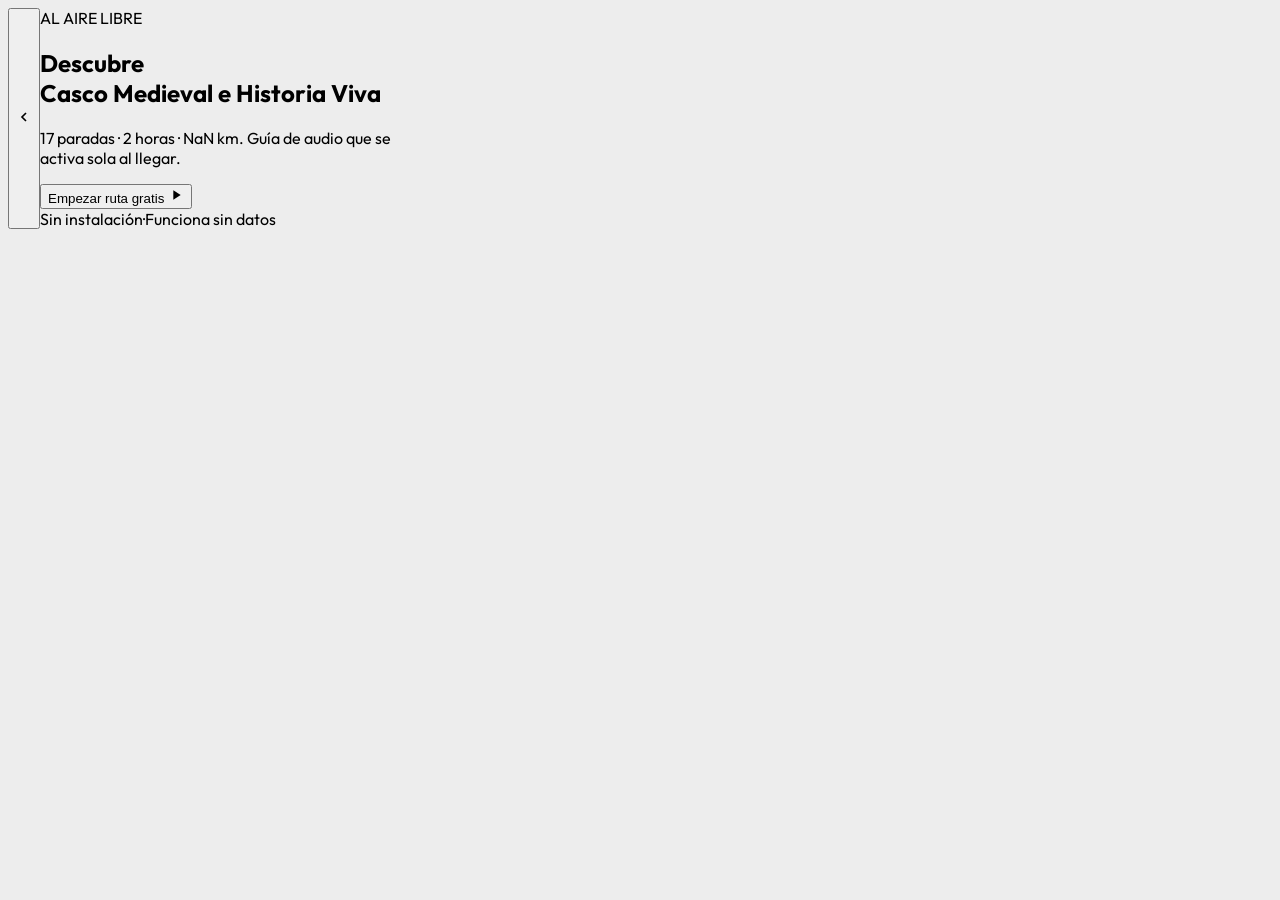
==== commit b12ba92b: "feat: apply new visual redesign for Touri app" ====
--- a/tour-detail.html
+++ b/tour-detail.html
@@ -1,295 +1,141 @@
 <!DOCTYPE html>
 <html lang="es">
 <head>
-  <meta charset="UTF-8">
-  <meta name="viewport" content="width=device-width, initial-scale=1.0, maximum-scale=1.0, user-scalable=no">
-  <meta name="theme-color" content="#94A35D">
-  <meta name="description" content="Touri — Detalle del tour con información, paradas y estadísticas.">
-  <title>Touri — Detalle del Tour</title>
-  <link rel="manifest" href="manifest.json">
-  <link rel="stylesheet" href="style.css">
+  <meta charset="UTF-8" />
+  <meta name="viewport" content="width=device-width, initial-scale=1.0, maximum-scale=1.0, user-scalable=no" />
+  <title>Touri — Detalle</title>
+  <link rel="stylesheet" href="style.css" />
+  <link rel="stylesheet" href="https://unpkg.com/leaflet@1.9.4/dist/leaflet.css" crossorigin="" />
+  <script src="https://cdn.tailwindcss.com"></script>
+  <script src="tailwind-config.js"></script>
+  <style>
+    /* Light theme map fixes */
+    #preview-map { background: #E4D6BC; }
+    .leaflet-control-attribution { display: none; }
+  </style>
 </head>
-<body class="detail-body-root">
+<body class="min-h-screen flex items-center justify-center p-6 bg-[#EDEDED]">
+  <div class="w-full max-w-[390px] bg-white rounded-[36px] p-2.5 shadow-2xl">
+    <div class="relative w-full overflow-hidden rounded-[28px]" style="aspect-ratio: 9 / 16; max-height: 720px;">
+      
+      <!-- ============ SCREEN 2: DETALLE DEL TOUR (hero) ============ -->
+      <section id="screen-detail" class="screen active w-full h-full relative">
+        <button onclick="window.location.href='index.html'" class="absolute top-5 left-5 z-10 w-8 h-8 rounded-full bg-touri-cream/20 backdrop-blur-sm flex items-center justify-center text-touri-cream" aria-label="Volver">
+          <svg width="16" height="16" viewBox="0 0 24 24" fill="none" stroke="currentColor" stroke-width="2.5"><path d="M15 18l-6-6 6-6"/></svg>
+        </button>
+        <img id="detail-bg" src="" class="absolute inset-0 w-full h-full object-cover" alt="" />
+        <div class="absolute inset-0 bg-gradient-to-t from-touri-dark/95 via-touri-dark/40 to-touri-dark/10"></div>
 
-  <div class="app-container">
-    <div class="detail-screen s3" id="detailScreen">
-      <!-- Notch bar & status bar simulator inside the app container on desktop -->
-      <div class="notch-bar">
-        <div class="notch-pill"></div>
-      </div>
-      <div class="status">
-        <span style="color:#1A1A2E">9:41</span>
-        <span>●●●</span>
-      </div>
-
-      <!-- Hero Photo -->
-      <div class="s3-hero" id="detailHero">
-        <img id="heroImg" src="https://images.unsplash.com/photo-1534067783941-51c9c23ecefd?w=300&q=80" alt="Vitoria">
-        <div class="s3-hero-overlay"></div>
-        <div class="s3-topbar">
-          <div class="s3-back" onclick="goBack()" style="cursor:pointer;" aria-label="Volver">
-            <svg viewBox="0 0 24 24" fill="none" stroke="currentColor" stroke-width="2.5">
-              <path d="M19 12H5M12 5l-7 7 7 7"/>
-            </svg>
-          </div>
-          <div class="s3-heart" id="saveBtn" onclick="toggleSave()" style="cursor:pointer;" aria-label="Guardar">
-            <svg viewBox="0 0 24 24" fill="none" stroke="currentColor" stroke-width="2">
-              <path d="M12 21.35l-1.45-1.32C5.4 15.36 2 12.28 2 8.5 2 5.42 4.42 3 7.5 3c1.74 0 3.41.81 4.5 2.09C13.09 3.81 14.76 3 16.5 3 19.58 3 22 5.42 22 8.5c0 3.78-3.4 6.86-8.55 11.54L12 21.35z"/>
-            </svg>
+        <div class="absolute inset-x-0 bottom-0 px-5 pb-7 pt-6">
+          <span class="mb-3.5 inline-block rounded-full bg-touri-blue px-3 py-1.5 text-[11px] font-bold tracking-wide text-touri-cream">AL AIRE LIBRE</span>
+          <h1 id="detail-title" class="mb-3 font-display text-[34px] font-black uppercase leading-[1.1] tracking-tight text-touri-cream">
+            Cargando...
+          </h1>
+          <p id="detail-desc" class="mb-5 text-sm leading-relaxed text-touri-cream/85">Cargando detalles...</p>
+          <button onclick="showScreen('screen-map')" class="flex w-full items-center justify-center gap-2 rounded-2xl bg-touri-green py-4 text-[15px] font-bold text-touri-cream active:scale-[0.98] transition-transform">
+            Empezar ruta gratis
+            <svg width="16" height="16" viewBox="0 0 24 24" fill="currentColor"><path d="M8 5v14l11-7z"/></svg>
+          </button>
+          <div class="mt-3 flex justify-center gap-3 text-[11px] text-touri-cream/65">
+            <span>Sin instalación</span><span>·</span><span>Funciona sin datos</span>
           </div>
         </div>
-      </div>
+      </section>
 
-      <!-- Panel Info -->
-      <div class="s3-panel">
-        <div class="s3-name-row">
-          <div class="s3-name" id="heroName">Casco Medieval</div>
-          <div class="s3-rating">
-            <span class="s3-rating-star">★</span>
-            <span id="statRating">4.9</span>
-          </div>
-        </div>
-        <div style="font-size:9px;color:#8C8C9A;margin-bottom:12px;" id="heroCity">Vitoria-Gasteiz · España</div>
-
-        <!-- Info Pills -->
-        <div class="s3-pills">
-          <div class="s3-pill">
-            <span class="s3-pill-label" data-i18n="detail.duration">Duración</span>
-            <span class="s3-pill-val" id="statDuration">40'</span>
-          </div>
-          <div class="s3-pill">
-            <span class="s3-pill-label" data-i18n="detail.km">Distancia</span>
-            <span class="s3-pill-val" id="statKm">4.2 km</span>
-          </div>
-          <div class="s3-pill">
-            <span class="s3-pill-label" data-i18n="detail.stops">Paradas</span>
-            <span class="s3-pill-val" id="statStops">30</span>
-          </div>
+      <!-- ============ SCREEN 3: MAPA ============ -->
+      <section id="screen-map" class="screen flex-col w-full h-full bg-touri-cream">
+        <div class="px-5 pt-6 pb-3 flex justify-between items-center z-10 relative">
+          <button onclick="showScreen('screen-detail')" class="w-8 h-8 rounded-full bg-touri-dark/8 flex items-center justify-center text-touri-dark" aria-label="Volver">
+            <svg width="16" height="16" viewBox="0 0 24 24" fill="none" stroke="currentColor" stroke-width="2.5"><path d="M15 18l-6-6 6-6"/></svg>
+          </button>
+          <span id="map-stops-badge" class="text-xs font-bold text-touri-dark bg-touri-yellow px-2.5 py-1 rounded-full"></span>
         </div>
 
-        <!-- Tabs -->
-        <div class="s3-tabs">
-          <div class="s3-tab active" onclick="switchTab('detalles')" data-i18n="detail.tab.details">Detalles</div>
-          <div class="s3-tab" onclick="switchTab('paradas')" data-i18n="detail.tab.stops">Paradas</div>
-          <div class="s3-tab" onclick="switchTab('consejos')" data-i18n="detail.tab.tips">Consejos</div>
+        <div class="flex-1 mx-4 rounded-[18px] overflow-hidden relative" style="background:#E4D6BC;">
+          <div id="preview-map" class="absolute inset-0 w-full h-full"></div>
+          <div class="absolute text-[10px] font-semibold bg-touri-dark text-touri-cream px-1.5 py-0.5 rounded pointer-events-none" style="top:50%;left:50%;transform:translate(-50%,-50%);z-index:999;">Estás aquí</div>
         </div>
 
-        <!-- Tab contents: Detalles -->
-        <div id="tabContentDetalles" class="tab-content-pane">
-          <div class="s3-desc" id="tourDesc">
-            Recorre el corazón medieval de Vitoria-Gasteiz guiado por audio que se activa automáticamente.
-          </div>
+        <div class="px-5 py-5 z-10 relative">
+          <p id="map-title" class="font-display text-xl uppercase text-touri-dark m-0 mb-1"></p>
+          <p id="map-desc" class="text-[13px] text-touri-dark/60 m-0 mb-4"></p>
+          <button onclick="startTour()" class="w-full rounded-2xl bg-touri-green text-touri-cream font-bold text-[15px] py-4">Confirmar y salir</button>
+        </div>
+      </section>
 
-          <!-- Languages tags -->
-          <div style="font-size:8px;color:#8C8C9A;margin-bottom:6px;text-transform:uppercase;font-weight:700;" data-i18n="detail.available">Disponible en</div>
-          <div class="lang-tags" id="langTags" style="margin-bottom:12px;"></div>
-
-          <!-- Mini Gallery -->
-          <div class="s3-gallery-label" data-i18n="detail.gallery">Lugares clave</div>
-          <div class="s3-gallery">
-            <div class="s3-gal-img"><img src="https://images.unsplash.com/photo-1534067783941-51c9c23ecefd?w=150&q=80" alt="Florida"></div>
-            <div class="s3-gal-img"><img src="https://images.unsplash.com/photo-1507525428034-b723cf961d3e?w=150&q=80" alt="Catedral"></div>
-            <div class="s3-gal-img"><img src="https://images.unsplash.com/photo-1542038784456-1ea8e935640e?w=150&q=80" alt="Plaza"></div>
-          </div>
-        </div>
-
-        <!-- Tab contents: Paradas -->
-        <div id="tabContentParadas" class="tab-content-pane" style="display:none;">
-          <div class="stops-preview" id="stopsPreview">
-            <!-- Dynamically populated -->
-          </div>
-          <div class="stops-more" id="stopsMore">+ 26 paradas más</div>
-        </div>
-
-        <!-- Tab contents: Consejos -->
-        <div id="tabContentConsejos" class="tab-content-pane" style="display:none;">
-          <div class="s3-desc" style="line-height:1.7;">
-            <p style="margin-bottom:8px;">🎧 <strong>Lleva auriculares:</strong> Disfruta del recorrido sin molestar a los demás y con la mejor calidad de sonido.</p>
-            <p style="margin-bottom:8px;">🔋 <strong>Carga tu móvil:</strong> El uso continuo del GPS en segundo plano puede consumir batería.</p>
-            <p style="margin-bottom:8px;">📶 <strong>Descarga antes:</strong> El tour funciona 100% offline una vez cargado, no requiere datos móviles.</p>
-          </div>
-        </div>
-
-      </div>
-
-      <!-- Footer with CTA -->
-      <div class="s3-footer">
-        <div class="s3-cost-row">
-          <span class="s3-cost-label" data-i18n="detail.price">Precio del tour</span>
-          <span class="s3-cost-val" style="color:#3D5A1A;font-weight:900;" data-i18n="explore.free">GRATIS</span>
-        </div>
-        <div class="s3-cta" onclick="startTour()" style="cursor:pointer;" data-i18n="detail.cta">Empezar tour</div>
-      </div>
     </div>
   </div>
 
-  <!-- GPS Permission Modal -->
-  <div class="modal-overlay" id="gpsModal">
-    <div class="modal-content">
-      <div class="modal-icon">
-        <svg viewBox="0 0 24 24" fill="none" stroke="currentColor" stroke-width="1.5">
-          <path d="M21 10c0 7-9 13-9 13s-9-6-9-13a9 9 0 0118 0z"/><circle cx="12" cy="10" r="3"/>
-        </svg>
-      </div>
-      <div class="modal-title" data-i18n="gps.title">Necesitamos tu ubicación</div>
-      <div class="modal-desc" data-i18n="gps.desc">Para reproducir el audio automáticamente al acercarte a cada parada, necesitamos acceso a tu GPS.</div>
-      <div class="modal-buttons">
-        <button class="btn-primary" onclick="allowGPS()">
-          <svg viewBox="0 0 24 24" fill="none" stroke="currentColor" stroke-width="2"><path d="M21 10c0 7-9 13-9 13s-9-6-9-13a9 9 0 0118 0z"/><circle cx="12" cy="10" r="3"/></svg>
-          <span data-i18n="gps.allow">Permitir ubicación</span>
-        </button>
-        <button class="btn-outline" onclick="manualMode()">
-          <span data-i18n="gps.manual">Modo manual</span>
-        </button>
-      </div>
-    </div>
-  </div>
-
-  <!-- Toast -->
-  <div class="toast" id="toast"></div>
-
-  <script src="i18n.js"></script>
+  <script src="https://unpkg.com/leaflet@1.9.4/dist/leaflet.js" crossorigin=""></script>
   <script src="tour-data.js"></script>
-  <script src="gps.js"></script>
   <script>
-    let tourId = null;
+    let currentTourId = new URLSearchParams(window.location.search).get('id') || 'vitoria-casco-medieval';
+    let map = null;
 
     document.addEventListener('DOMContentLoaded', async () => {
-      // Get tour ID from URL
-      const params = new URLSearchParams(window.location.search);
-      tourId = params.get('id') || 'vitoria-casco-medieval';
+      const tour = await TourData.loadTour(currentTourId);
+      if (!tour) return;
+      const lang = 'es'; // Ideally get from i18n
+      const meta = tour.meta[lang] || tour.meta['es'];
+      
+      // Setup UI text
+      const durationHours = Math.round(tour.stats.duration_min / 60);
+      const distKm = (tour.stats.distance_m / 1000).toFixed(1);
+      
+      document.getElementById('detail-title').innerHTML = `Descubre <br/><span class="text-touri-yellow">${meta.name || meta.city}</span>`;
+      document.getElementById('detail-desc').innerHTML = `${tour.stops.length} paradas · ${durationHours} horas · ${distKm} km. Guía de audio que se activa sola al llegar.`;
+      
+      document.getElementById('map-stops-badge').textContent = `${tour.stops.length} paradas`;
+      document.getElementById('map-title').textContent = meta.name || meta.city;
+      document.getElementById('map-desc').textContent = `${distKm} km · empieza en ${tour.stops[0].name[lang]}`;
+      
+      // Try to load image
+      let imgUrl = 'https://images.unsplash.com/photo-1558642084-fd07fae5282e?w=1200&q=80';
+      if(tour.stops && tour.stops[0] && tour.stops[0].wiki_title) {
+        const wikiImg = await TourData.fetchWikiImage(tour.stops[0].wiki_title);
+        if(wikiImg) imgUrl = wikiImg;
+      }
+      document.getElementById('detail-bg').src = imgUrl;
 
-      await loadTourDetail();
+      // Setup Map
+      initMap(tour);
     });
 
-    document.addEventListener('languageChanged', () => {
-      loadTourDetail();
-    });
-
-    async function loadTourDetail() {
-      const tour = await TourData.loadTour(tourId);
-      if (!tour) return;
-
-      const lang = getLang();
-      const meta = TourData.getMeta(lang);
-      const stops = TourData.getStops();
-
-      // Hero image
-      if (tour.cover_image) {
-        document.getElementById('heroImg').src = tour.cover_image;
+    function showScreen(screenId) {
+      document.querySelectorAll('.screen').forEach(el => el.classList.remove('active'));
+      document.getElementById(screenId).classList.add('active');
+      if (screenId === 'screen-map' && map) {
+        setTimeout(() => { map.invalidateSize(); }, 100);
       }
-      document.getElementById('heroCity').textContent = `${meta.city} · ${meta.country}`;
-      document.getElementById('heroName').innerHTML = meta.name;
-
-      // Stats
-      document.getElementById('statDuration').textContent = tour.stats.duration_min + "'";
-      document.getElementById('statStops').textContent = tour.stats.stops;
-      document.getElementById('statKm').textContent = tour.stats.distance_km + " km";
-      document.getElementById('statRating').textContent = tour.stats.rating;
-
-      // Languages tags
-      const langContainer = document.getElementById('langTags');
-      langContainer.innerHTML = tour.languages.map(l => `
-        <div class="lang-tag">
-          <svg viewBox="0 0 24 24" fill="none" stroke="currentColor" stroke-width="2">
-            <path d="M12 22c5.52 0 10-4.48 10-10S17.52 2 12 2 2 6.48 2 12s4.48 10 10 10zM2 12h20M12 2a15.3 15.3 0 014 10 15.3 15.3 0 01-4 10 15.3 15.3 0 01-4-10 15.3 15.3 0 014-10z"/>
-          </svg>
-          ${t('detail.lang.' + l) || l}
-        </div>
-      `).join('');
-
-      // Description
-      document.getElementById('tourDesc').textContent = meta.description;
-
-      // Stops preview
-      const previewContainer = document.getElementById('stopsPreview');
-      previewContainer.innerHTML = stops.map((stop, i) => {
-        const name = TourData.getStopName(stop, lang);
-        let dist = '';
-        if (i === 0) {
-          dist = t('detail.start') || 'Inicio';
-        } else {
-          const prevStop = stops[i - 1];
-          const distM = TourData.distanceBetweenStops(prevStop, stop);
-          dist = distM >= 1000 ? (distM / 1000).toFixed(1) + ' km' : distM + ' m';
-        }
-        return `
-          <div class="stop-preview-item">
-            <div class="stop-num-badge">${String(stop.id).padStart(2, '0')}</div>
-            <div class="stop-preview-name">${name}</div>
-            <div class="stop-preview-dist">${dist}</div>
-          </div>
-        `;
-      }).join('');
-
-      // Remaining stops
-      const remaining = stops.length;
-      document.getElementById('stopsMore').textContent = t('detail.more_stops', { n: remaining }) || `+${remaining} paradas en total`;
-    }
-
-    function switchTab(tabId) {
-      // Toggle active state in tabs
-      document.querySelectorAll('.s3-tab').forEach(tab => {
-        tab.classList.toggle('active', tab.textContent.toLowerCase().includes(tabId.slice(0, 3)));
-      });
-
-      // Show the selected tab content pane
-      document.querySelectorAll('.tab-content-pane').forEach(pane => {
-        pane.style.display = 'none';
-      });
-      document.getElementById('tabContent' + tabId.charAt(0).toUpperCase() + tabId.slice(1)).style.display = 'block';
-    }
-
-    function goBack() {
-      window.location.href = 'tours.html';
-    }
-
-    function toggleSave() {
-      const btn = document.getElementById('saveBtn');
-      const svg = btn.querySelector('svg');
-      const isSaved = svg.getAttribute('fill') === 'currentColor';
-      
-      if (isSaved) {
-        svg.removeAttribute('fill');
-        svg.style.color = '';
-      } else {
-        svg.setAttribute('fill', 'currentColor');
-        svg.style.color = '#FFD93D';
-      }
-      showToast(t('toast.saved') || '¡Tour guardado!');
     }
 
     function startTour() {
-      document.getElementById('gpsModal').classList.add('show');
+      window.location.href = `tour-player.html?id=${currentTourId}`;
     }
 
-    async function allowGPS() {
-      const result = await GPS.requestPermission();
-      document.getElementById('gpsModal').classList.remove('show');
+    function initMap(tour) {
+      map = L.map('preview-map', { zoomControl: false, dragging: false, scrollWheelZoom: false }).setView([42.846718, -2.671635], 16);
+      
+      L.tileLayer('https://{s}.basemaps.cartocdn.com/light_all/{z}/{x}/{y}{r}.png', {
+        attribution: '© OpenStreetMap © CARTO'
+      }).addTo(map);
 
-      if (result === 'denied') {
-        showToast(t('gps.denied') || 'Ubicación denegada.');
-        TourData.setManualMode(true);
-      } else {
-        TourData.setManualMode(false);
+      const latlngs = tour.stops.map(s => [s.lat, s.lon]);
+      
+      const dotIcon = L.divIcon({
+        html: `<div style="width:14px; height:14px; border-radius:50%; background:#94A35D;"></div>`,
+        className: ''
+      });
+      
+      tour.stops.forEach(s => {
+        L.marker([s.lat, s.lon], { icon: dotIcon }).addTo(map);
+      });
+      
+      L.polyline(latlngs, { color: '#94A35D', weight: 3, dashArray: '2, 8', opacity: 1, lineCap: 'round' }).addTo(map);
+      
+      if(latlngs.length > 0) {
+        map.fitBounds(L.latLngBounds(latlngs), { padding: [20, 20] });
       }
-
-      TourData.startTour();
-      window.location.href = `tour-player.html?id=${tourId}`;
-    }
-
-    function manualMode() {
-      document.getElementById('gpsModal').classList.remove('show');
-      TourData.setManualMode(true);
-      TourData.startTour();
-      window.location.href = `tour-player.html?id=${tourId}`;
-    }
-
-    function showToast(msg) {
-      const toast = document.getElementById('toast');
-      toast.textContent = msg;
-      toast.classList.add('show');
-      setTimeout(() => toast.classList.remove('show'), 3000);
     }
   </script>
 </body>
--- a/style.css
+++ b/style.css
@@ -1,1773 +1,18 @@
-@import url('https://fonts.googleapis.com/css2?family=Playfair+Display:ital,wght@0,400;0,600;0,700;0,900;1,400;1,600&family=Outfit:wght@300;400;500;600;700;800;900&family=DM+Mono:wght@400;500&display=swap');
+@import url('https://fonts.googleapis.com/css2?family=Outfit:wght@400;500;600;700&display=swap');
 
-/* ═══════════════════════════════════
-   TOURI — Design System
-   Source of truth: touri_mockup_1.html
-═══════════════════════════════════ */
-
-:root {
-  --ink:       #0F0E0B;
-  --ink-2:     #1C1B17;
-  --ink-3:     #2A2923;
-  --ink-4:     #3D3B33;
-  --stone:     #7A786E;
-  --cream:     #F0EDE4;
-  --cream-2:   #DDD9CE;
-  --cream-3:   #B8B3A6;
-  --moss:      #4A7C59;
-  --moss-light:#6BA87A;
-  --moss-bg:   rgba(74,124,89,.12);
-  --gold:      #C9933A;
-  --gold-bg:   rgba(201,147,58,.1);
-  --white:     #FAFAF7;
-  --r:         16px;
+@font-face {
+  font-family: 'Brice Black Semi Condensed';
+  src: url('assets/fonts/Brice-BlackSemiCondensed.woff2') format('woff2'),
+       url('Brice-BlackSemiCondensed.woff2') format('woff2');
+  font-weight: 900;
+  font-style: normal;
+  font-display: swap;
 }
 
-/* ── RESET ── */
-*, *::before, *::after { box-sizing: border-box; margin: 0; padding: 0; }
-
-html {
-  height: 100%;
-  -webkit-text-size-adjust: 100%;
+body { 
+  background: #EDEDED; 
+  font-family: 'Outfit', sans-serif; 
 }
 
-body {
-  font-family: 'Outfit', sans-serif;
-  color: var(--cream);
-  background: var(--ink);
-  min-height: 100%;
-  min-height: 100dvh;
-  overflow-x: hidden;
-  -webkit-font-smoothing: antialiased;
-  -moz-osx-font-smoothing: grayscale;
-}
-
-a { color: inherit; text-decoration: none; }
-button { font-family: inherit; cursor: pointer; border: none; background: none; }
-img { display: block; max-width: 100%; }
-ul, ol { list-style: none; }
-
-/* ── TYPOGRAPHY ── */
-.font-display { font-family: 'Playfair Display', serif; }
-.font-mono    { font-family: 'DM Mono', monospace; }
-
-/* ── UTILITIES ── */
-.sr-only {
-  position: absolute; width: 1px; height: 1px;
-  padding: 0; margin: -1px; overflow: hidden;
-  clip: rect(0,0,0,0); border: 0;
-}
-
-/* ═══════════════════════════════════
-   SHARED COMPONENTS
-═══════════════════════════════════ */
-
-/* ── Buttons ── */
-.btn-primary {
-  width: 100%; padding: 18px;
-  background: var(--moss); border: none; border-radius: 14px;
-  font-family: 'Outfit', sans-serif;
-  font-size: 16px; font-weight: 700; color: #fff;
-  display: flex; align-items: center; justify-content: center; gap: 10px;
-  cursor: pointer;
-  box-shadow: 0 8px 30px rgba(74,124,89,.4);
-  transition: transform .15s, box-shadow .15s;
-}
-.btn-primary:active {
-  transform: scale(.97);
-  box-shadow: 0 4px 16px rgba(74,124,89,.3);
-}
-.btn-primary svg { width: 18px; height: 18px; }
-
-.btn-secondary {
-  width: 100%; padding: 17px;
-  background: transparent; border: 1.5px solid var(--moss);
-  border-radius: 14px; cursor: pointer;
-  display: flex; align-items: center; justify-content: center; gap: 8px;
-  font-family: 'Outfit', sans-serif; font-size: 15px; font-weight: 700;
-  color: var(--moss-light);
-  transition: background .15s;
-}
-.btn-secondary:active { background: var(--moss-bg); }
-.btn-secondary svg { width: 17px; height: 17px; }
-
-.btn-outline {
-  width: 100%; padding: 14px;
-  background: transparent; border: 1.5px solid var(--ink-4);
-  border-radius: 12px; cursor: pointer;
-  display: flex; align-items: center; justify-content: center; gap: 8px;
-  font-family: 'Outfit', sans-serif; font-size: 14px; font-weight: 600;
-  color: var(--cream-3);
-  transition: border-color .15s;
-}
-.btn-outline:active { border-color: var(--stone); }
-.btn-outline svg { width: 16px; height: 16px; }
-
-/* ── Language pills ── */
-.lang-row { display: flex; gap: 8px; }
-.lang-pill {
-  padding: 6px 16px; border-radius: 100px;
-  border: 1.5px solid rgba(255,255,255,.15);
-  font-size: 12px; font-weight: 600; color: var(--cream-2);
-  cursor: pointer;
-  transition: all .2s;
-}
-.lang-pill.active {
-  background: var(--moss); border-color: var(--moss); color: #fff;
-}
-
-/* ── Language tags (detail) ── */
-.lang-tags { display: flex; gap: 8px; flex-wrap: wrap; }
-.lang-tag {
-  display: flex; align-items: center; gap: 6px;
-  padding: 7px 14px; border-radius: 100px;
-  background: var(--moss-bg); border: 1px solid rgba(74,124,89,.3);
-  font-size: 12px; font-weight: 700; color: var(--moss-light);
-}
-.lang-tag svg { width: 12px; height: 12px; }
-
-/* ── City filter chips ── */
-.city-filters {
-  display: flex; gap: 8px; padding: 14px 20px;
-  overflow-x: auto; flex-shrink: 0;
-  -webkit-overflow-scrolling: touch;
-  scrollbar-width: none;
-}
-.city-filters::-webkit-scrollbar { display: none; }
-.city-filter {
-  padding: 7px 16px; border-radius: 100px; white-space: nowrap;
-  font-size: 12px; font-weight: 600; flex-shrink: 0;
-  border: 1.5px solid var(--ink-4); color: var(--stone);
-  cursor: pointer;
-  transition: all .2s;
-}
-.city-filter.active {
-  background: var(--moss); border-color: var(--moss); color: #fff;
-}
-
-/* ── Toast notification ── */
-.toast {
-  position: fixed; bottom: 32px; left: 50%; transform: translateX(-50%) translateY(100px);
-  background: var(--ink-3); border: 1px solid var(--ink-4);
-  padding: 14px 24px; border-radius: 14px;
-  font-size: 14px; font-weight: 600; color: var(--cream-2);
-  z-index: 9999;
-  opacity: 0; pointer-events: none;
-  transition: all .35s cubic-bezier(.4,0,.2,1);
-  backdrop-filter: blur(12px);
-}
-.toast.show {
-  transform: translateX(-50%) translateY(0);
-  opacity: 1; pointer-events: auto;
-}
-
-/* ── Section title ── */
-.section-title {
-  font-size: 11px; font-weight: 700; letter-spacing: 1.5px;
-  text-transform: uppercase; color: var(--stone); margin-bottom: 10px;
-}
-
-/* ── Search bar ── */
-.search-bar {
-  display: flex; align-items: center; gap: 10px;
-  background: var(--ink-3); border-radius: 12px;
-  padding: 12px 16px;
-}
-.search-bar svg { width: 16px; height: 16px; color: var(--stone); flex-shrink: 0; }
-.search-bar input,
-.search-bar span {
-  font-family: 'Outfit', sans-serif;
-  font-size: 14px; color: var(--stone); background: transparent; border: none; outline: none;
-  width: 100%;
-}
-
-/* ═══════════════════════════════════
-   SCREEN 01 — SPLASH
-═══════════════════════════════════ */
-.splash-screen {
-  position: relative; overflow: hidden;
-  min-height: 100vh; min-height: 100dvh;
-}
-.splash-bg {
-  position: absolute; inset: 0;
-  background-size: cover; background-position: center;
-}
-.splash-bg::after {
-  content: ''; position: absolute; inset: 0;
-  background: linear-gradient(180deg,
-    rgba(15,14,11,0) 0%,
-    rgba(15,14,11,.55) 45%,
-    var(--ink) 100%
-  );
-}
-.splash-content {
-  position: relative; z-index: 2;
-  display: flex; flex-direction: column;
-  min-height: 100vh; min-height: 100dvh;
-  padding: 24px 28px 48px;
-}
-.splash-logo {
-  display: flex; align-items: center; gap: 10px;
-}
-.logo-mark {
-  width: 40px; height: 40px; border-radius: 12px;
-  background: var(--moss);
-  display: flex; align-items: center; justify-content: center;
-}
-.logo-mark svg { width: 22px; height: 22px; }
-.logo-name {
-  font-family: 'Playfair Display', serif;
-  font-size: 22px; font-weight: 700; color: var(--white);
-  letter-spacing: -.3px;
-}
-.splash-body { margin-top: auto; }
-.splash-eyebrow {
-  font-size: 11px; font-weight: 600; letter-spacing: 3px;
-  text-transform: uppercase; color: var(--moss-light);
-  margin-bottom: 12px;
-}
-.splash-headline {
-  font-family: 'Playfair Display', serif;
-  font-size: 38px; font-weight: 900; color: var(--white);
-  line-height: 1.05; margin-bottom: 14px;
-}
-.splash-headline em { font-style: italic; color: var(--moss-light); }
-.splash-sub {
-  font-size: 14px; color: var(--cream-3); line-height: 1.6;
-  margin-bottom: 36px; max-width: 280px;
-}
-.splash-hint {
-  text-align: center; margin-top: 14px;
-  font-size: 12px; color: var(--stone);
-}
-.splash-lang { margin-bottom: 22px; }
-
-/* ═══════════════════════════════════
-   SCREEN 02 — EXPLORE TOURS
-═══════════════════════════════════ */
-.explore-screen {
-  display: flex; flex-direction: column;
-  min-height: 100vh; min-height: 100dvh;
-  overflow: hidden;
-}
-.explore-header { padding: 24px 20px 14px; flex-shrink: 0; }
-.explore-greeting {
-  font-size: 12px; font-weight: 600; color: var(--stone);
-  letter-spacing: 1px; margin-bottom: 4px;
-}
-.explore-title {
-  font-family: 'Playfair Display', serif;
-  font-size: 26px; font-weight: 900; color: var(--white); line-height: 1.1;
-}
-.explore-title em { font-style: italic; color: var(--moss-light); }
-.explore-search { padding: 0 20px; }
-
-.tours-list {
-  flex: 1; overflow-y: auto; padding: 0 20px 32px;
-  display: flex; flex-direction: column; gap: 14px;
-  -webkit-overflow-scrolling: touch;
-}
-
-/* Tour card — featured */
-.tour-card {
-  background: var(--ink-2); border-radius: 18px;
-  overflow: hidden; cursor: pointer; flex-shrink: 0;
-  transition: transform .15s;
-}
-.tour-card:active { transform: scale(.98); }
-.tour-card-photo { height: 160px; position: relative; overflow: hidden; }
-.tour-card-img {
-  width: 100%; height: 100%; object-fit: cover;
-  background-size: cover; background-position: center;
-}
-.tour-card-badge {
-  position: absolute; top: 12px; left: 12px;
-  background: var(--moss); color: #fff;
-  font-size: 10px; font-weight: 700; letter-spacing: 1px; text-transform: uppercase;
-  padding: 4px 10px; border-radius: 100px;
-}
-.tour-card-badge.gold { background: var(--gold); }
-.tour-card-lang {
-  position: absolute; top: 12px; right: 12px;
-  background: rgba(15,14,11,.65); backdrop-filter: blur(6px);
-  color: var(--cream-2); font-size: 10px; font-weight: 600;
-  padding: 4px 10px; border-radius: 100px;
-}
-.tour-card-body { padding: 16px 18px; }
-.tour-card-city {
-  font-size: 10px; font-weight: 700; color: var(--moss-light);
-  letter-spacing: 1.5px; text-transform: uppercase; margin-bottom: 4px;
-}
-.tour-card-name {
-  font-family: 'Playfair Display', serif;
-  font-size: 18px; font-weight: 700; color: var(--white); margin-bottom: 8px;
-}
-.tour-card-meta { display: flex; gap: 14px; }
-.tour-meta-item {
-  display: flex; align-items: center; gap: 5px;
-  font-size: 12px; color: var(--stone); font-weight: 500;
-}
-.tour-meta-item svg { width: 13px; height: 13px; }
-
-/* Tour card — small / upcoming */
-.tour-card-sm {
-  background: var(--ink-2); border-radius: 14px;
-  display: flex; overflow: hidden; cursor: pointer; flex-shrink: 0;
-  transition: transform .15s;
-}
-.tour-card-sm:active { transform: scale(.98); }
-.tour-card-sm-photo {
-  width: 100px; flex-shrink: 0;
-  background: var(--ink-3); position: relative;
-}
-.tour-card-sm-img {
-  width: 100%; height: 100%; object-fit: cover;
-}
-.tour-card-sm-coming {
-  position: absolute; inset: 0;
-  display: flex; align-items: center; justify-content: center;
-  flex-direction: column; gap: 4px;
-  font-size: 10px; font-weight: 700; color: var(--stone);
-  letter-spacing: 1px; text-transform: uppercase; text-align: center;
-}
-.tour-card-sm-body { padding: 14px 16px; flex: 1; }
-.tour-card-sm-city {
-  font-size: 10px; font-weight: 700; color: var(--stone);
-  letter-spacing: 1px; text-transform: uppercase; margin-bottom: 3px;
-}
-.tour-card-sm-name {
-  font-family: 'Playfair Display', serif;
-  font-size: 15px; font-weight: 700; color: var(--cream-2); margin-bottom: 6px;
-}
-.tour-card-sm-tag { font-size: 11px; color: var(--stone); }
-
-.upcoming-label {
-  font-size: 11px; font-weight: 700; color: var(--stone);
-  letter-spacing: 1.5px; text-transform: uppercase; margin-top: 4px;
-}
-
-/* ═══════════════════════════════════
-   SCREEN 03 — TOUR DETAIL
-═══════════════════════════════════ */
-.detail-screen {
-  display: flex; flex-direction: column;
-  min-height: 100vh; min-height: 100dvh;
-  overflow-y: auto;
-}
-.detail-hero {
-  height: 260px; flex-shrink: 0; position: relative;
-  overflow: hidden;
-}
-.detail-hero-img {
-  width: 100%; height: 100%;
-  background-size: cover; background-position: center;
-}
-.detail-hero-img::after {
-  content: ''; position: absolute; inset: 0;
-  background: linear-gradient(180deg, rgba(15,14,11,.2) 0%, rgba(15,14,11,.8) 100%);
-}
-.detail-hero-back,
-.detail-hero-save {
-  position: absolute; top: 18px;
-  width: 36px; height: 36px; border-radius: 50%;
-  background: rgba(15,14,11,.55); backdrop-filter: blur(8px);
-  display: flex; align-items: center; justify-content: center;
-  cursor: pointer; border: none; z-index: 3;
-  transition: background .15s;
-}
-.detail-hero-back:active,
-.detail-hero-save:active { background: rgba(15,14,11,.8); }
-.detail-hero-back { left: 18px; }
-.detail-hero-save { right: 18px; }
-.detail-hero-back svg,
-.detail-hero-save svg { width: 18px; height: 18px; stroke: #fff; }
-.detail-hero-info {
-  position: absolute; bottom: 20px; left: 18px; right: 18px; z-index: 3;
-}
-.detail-hero-city {
-  font-size: 11px; font-weight: 700; color: var(--moss-light);
-  letter-spacing: 2px; text-transform: uppercase; margin-bottom: 4px;
-}
-.detail-hero-name {
-  font-family: 'Playfair Display', serif;
-  font-size: 28px; font-weight: 900; color: #fff; line-height: 1.1;
-}
-
-.detail-body {
-  background: var(--ink-2); border-radius: 24px 24px 0 0;
-  margin-top: -16px; z-index: 2;
-  padding: 24px 20px 40px; flex: 1;
-}
-
-/* Stats grid */
-.detail-stats {
-  display: flex;
-  background: var(--ink-3); border-radius: 14px;
-  overflow: hidden; margin-bottom: 22px;
-}
-.detail-stat {
-  flex: 1; padding: 14px 10px; text-align: center;
-  border-right: 1px solid var(--ink-4);
-}
-.detail-stat:last-child { border-right: none; }
-.detail-stat-value {
-  font-family: 'DM Mono', monospace;
-  font-size: 18px; font-weight: 500; color: var(--white); margin-bottom: 2px;
-}
-.detail-stat-label {
-  font-size: 10px; color: var(--stone); font-weight: 600; letter-spacing: .5px;
-}
-
-.detail-desc {
-  font-size: 14px; line-height: 1.7; color: var(--stone); margin-bottom: 24px;
-}
-
-/* Stop preview */
-.stops-preview { margin-bottom: 10px; }
-.stop-preview-item {
-  display: flex; align-items: center; gap: 12px;
-  padding: 10px 0; border-bottom: 1px solid var(--ink-4);
-}
-.stop-preview-item:last-child { border-bottom: none; }
-.stop-num-badge {
-  width: 28px; height: 28px; border-radius: 50%;
-  background: var(--ink-3); border: 1.5px solid var(--ink-4);
-  display: flex; align-items: center; justify-content: center;
-  font-family: 'DM Mono', monospace; font-size: 10px; font-weight: 500;
-  color: var(--stone); flex-shrink: 0;
-}
-.stop-num-badge.done {
-  background: var(--moss-bg); border-color: var(--moss); color: var(--moss-light);
-}
-.stop-preview-name {
-  font-size: 13px; font-weight: 500; color: var(--cream-2); flex: 1;
-}
-.stop-preview-dist { font-size: 11px; color: var(--stone); flex-shrink: 0; }
-.stops-more {
-  text-align: center; font-size: 12px; color: var(--stone);
-  font-weight: 600; margin-top: 6px; margin-bottom: 20px;
-}
-
-.detail-cta-hint {
-  text-align: center; font-size: 12px; color: var(--stone); margin-top: 12px;
-}
-
-/* ═══════════════════════════════════
-   SCREEN 04 — PLAYER / EN RUTA
-═══════════════════════════════════ */
-.player-screen {
-  display: flex; flex-direction: column;
-  min-height: 100vh; min-height: 100dvh;
-  overflow: hidden;
-}
-
-/* Hero photo */
-.hero-photo {
-  height: 280px; flex-shrink: 0; position: relative; overflow: hidden;
-}
-.hero-img {
-  width: 100%; height: 100%; object-fit: cover;
-  background-size: cover; background-position: center;
-}
-.hero-overlay {
-  position: absolute; inset: 0;
-  background: linear-gradient(180deg, rgba(15,14,11,.15) 0%, rgba(15,14,11,.75) 100%);
-}
-.hero-topbar {
-  position: absolute; top: 0; left: 0; right: 0;
-  display: flex; align-items: center; justify-content: space-between;
-  padding: 18px 20px; z-index: 3;
-}
-.hero-back {
-  width: 36px; height: 36px; border-radius: 50%;
-  background: rgba(15,14,11,.5); backdrop-filter: blur(8px);
-  display: flex; align-items: center; justify-content: center;
-  cursor: pointer; border: none;
-  transition: background .15s;
-}
-.hero-back:active { background: rgba(15,14,11,.8); }
-.hero-back svg { width: 18px; height: 18px; }
-.hero-lang {
-  padding: 6px 13px; border-radius: 100px;
-  background: rgba(15,14,11,.5); backdrop-filter: blur(8px);
-  font-size: 12px; font-weight: 600; color: var(--cream-2);
-  cursor: pointer;
-  transition: background .15s;
-}
-.hero-lang:active { background: rgba(15,14,11,.8); }
-.hero-stop-info {
-  position: absolute; bottom: 0; left: 0; right: 0;
-  padding: 0 20px 20px; z-index: 3;
-}
-.hero-chapter {
-  font-family: 'DM Mono', monospace;
-  font-size: 11px; font-weight: 500; letter-spacing: 2px;
-  color: var(--moss-light); text-transform: uppercase; margin-bottom: 4px;
-}
-.hero-stop-name {
-  font-family: 'Playfair Display', serif;
-  font-size: 28px; font-weight: 900; color: var(--white); line-height: 1.1;
-}
-
-/* Content panel */
-.content-panel {
-  flex: 1; background: var(--ink-2);
-  border-radius: 24px 24px 0 0;
-  margin-top: -20px; z-index: 2;
-  display: flex; flex-direction: column;
-  padding: 24px 22px 32px;
-  overflow-y: auto;
-  -webkit-overflow-scrolling: touch;
-}
-
-/* Progress bar */
-.progress-wrap { margin-bottom: 20px; }
-.progress-header {
-  display: flex; justify-content: space-between; align-items: center;
-  margin-bottom: 8px;
-}
-.progress-label {
-  font-size: 11px; font-weight: 600; color: var(--stone); letter-spacing: .5px;
-}
-.progress-time {
-  font-family: 'DM Mono', monospace;
-  font-size: 12px; color: var(--cream-3);
-}
-.progress-track {
-  height: 6px; background: var(--ink-4); border-radius: 100px;
-  overflow: hidden; cursor: pointer;
-}
-.progress-fill {
-  height: 100%; width: 0%; border-radius: 100px;
-  background: linear-gradient(90deg, var(--moss), var(--moss-light));
-  transition: width .3s ease;
-}
-
-/* Audio controls */
-.audio-controls {
-  display: flex; align-items: center; justify-content: center;
-  gap: 28px;
-  margin-bottom: 22px;
-}
-.ctrl-secondary {
-  width: 44px; height: 44px; border-radius: 50%;
-  background: var(--ink-3); border: none;
-  display: flex; align-items: center; justify-content: center;
-  cursor: pointer;
-  transition: background .15s;
-}
-.ctrl-secondary:active { background: var(--ink-4); }
-.ctrl-secondary svg { width: 18px; height: 18px; color: var(--cream-3); }
-.ctrl-play {
-  width: 72px; height: 72px; border-radius: 50%;
-  background: var(--moss); border: none;
-  display: flex; align-items: center; justify-content: center;
-  cursor: pointer;
-  box-shadow: 0 8px 28px rgba(74,124,89,.45);
-  transition: transform .15s, box-shadow .15s;
-}
-.ctrl-play:active {
-  transform: scale(.93);
-  box-shadow: 0 4px 16px rgba(74,124,89,.3);
-}
-.ctrl-play svg { width: 30px; height: 30px; color: #fff; }
-
-/* Description block */
-.desc-block { margin-bottom: 22px; }
-.desc-label {
-  font-size: 10px; font-weight: 700; letter-spacing: 2px; text-transform: uppercase;
-  color: var(--stone); margin-bottom: 8px;
-}
-.desc-text {
-  font-size: 14px; line-height: 1.7; color: var(--cream-3);
-}
-
-/* Next stop card */
-.next-stop-card {
-  background: var(--ink-3); border-radius: 14px;
-  padding: 14px 16px;
-  display: flex; align-items: center; gap: 14px;
-  cursor: pointer; margin-bottom: 20px;
-  transition: background .15s;
-}
-.next-stop-card:active { background: var(--ink-4); }
-.next-stop-thumb {
-  width: 52px; height: 52px; border-radius: 10px; flex-shrink: 0;
-  background-size: cover; background-position: center;
-  background-color: var(--ink-4);
-}
-.next-stop-info { flex: 1; }
-.next-stop-label {
-  font-size: 10px; font-weight: 600; color: var(--stone);
-  letter-spacing: 1px; text-transform: uppercase; margin-bottom: 3px;
-}
-.next-stop-name {
-  font-family: 'Playfair Display', serif;
-  font-size: 15px; font-weight: 600; color: var(--white);
-}
-.next-stop-dist {
-  font-size: 11px; color: var(--moss-light); font-weight: 600;
-  margin-top: 2px;
-}
-.next-stop-arrow { flex-shrink: 0; }
-.next-stop-arrow svg { width: 18px; height: 18px; color: var(--stone); }
-
-/* Tour progress dots */
-.tour-dots {
-  display: flex; align-items: center; justify-content: center;
-  gap: 4px; margin-top: 16px; flex-wrap: wrap;
-  padding: 0 10px;
-}
-.dot-stop {
-  width: 6px; height: 6px; border-radius: 50%;
-  background: var(--ink-4);
-  transition: all .3s;
-}
-.dot-stop.done { background: var(--moss); }
-.dot-stop.active {
-  width: 18px; border-radius: 3px;
-  background: var(--moss-light);
-}
-
-/* ═══════════════════════════════════
-   SCREEN 05 — MAP
-═══════════════════════════════════ */
-.map-screen {
-  display: flex; flex-direction: column;
-  min-height: 100vh; min-height: 100dvh;
-  overflow: hidden;
-}
-.map-header {
-  padding: 18px 20px 14px;
-  display: flex; align-items: center; justify-content: space-between;
-  border-bottom: 1px solid var(--ink-3); flex-shrink: 0;
-  background: var(--ink);
-}
-.map-header-title {
-  font-family: 'Playfair Display', serif;
-  font-size: 18px; font-weight: 700; color: var(--white);
-}
-.map-close {
-  width: 32px; height: 32px; border-radius: 50%;
-  background: var(--ink-3); border: none;
-  display: flex; align-items: center; justify-content: center;
-  cursor: pointer;
-  transition: background .15s;
-}
-.map-close:active { background: var(--ink-4); }
-.map-close svg { width: 16px; height: 16px; color: var(--cream-3); }
-
-.map-container {
-  flex: 1; position: relative; background: #16140F;
-  overflow: hidden;
-}
-
-/* Leaflet overrides for dark theme */
-.map-container .leaflet-tile-pane { filter: brightness(.9) contrast(1.05); }
-.map-container .leaflet-control-zoom a {
-  background: var(--ink-2) !important;
-  color: var(--cream) !important;
-  border-color: var(--ink-4) !important;
-}
-
-/* Custom markers */
-.stop-marker-done {
-  width: 14px; height: 14px; border-radius: 50%;
-  background: var(--moss); border: 2px solid var(--moss-light);
-}
-.stop-marker-active {
-  width: 20px; height: 20px; border-radius: 50%;
-  background: var(--moss); border: 3px solid var(--moss-light);
-  box-shadow: 0 0 0 8px rgba(74,124,89,.25);
-  animation: pulse-marker 2s infinite;
-}
-@keyframes pulse-marker {
-  0%, 100% { box-shadow: 0 0 0 6px rgba(74,124,89,.25); }
-  50%      { box-shadow: 0 0 0 14px rgba(74,124,89,.08); }
-}
-.stop-marker-pending {
-  width: 12px; height: 12px; border-radius: 50%;
-  background: var(--ink); border: 2px solid var(--ink-4);
-}
-
-/* Map bottom sheet */
-.map-sheet {
-  background: var(--ink-2);
-  border-top: 1px solid var(--ink-3);
-  padding: 16px 20px 32px;
-  flex-shrink: 0;
-}
-.map-stop-current {
-  display: flex; align-items: center; gap: 14px; margin-bottom: 14px;
-}
-.map-stop-thumb {
-  width: 56px; height: 56px; border-radius: 12px;
-  background-size: cover; background-position: center;
-  background-color: var(--ink-3);
-  flex-shrink: 0;
-}
-.map-stop-detail { flex: 1; }
-.map-stop-chapter {
-  font-size: 10px; font-weight: 600; color: var(--moss-light);
-  letter-spacing: 1.5px; text-transform: uppercase; margin-bottom: 3px;
-}
-.map-stop-name {
-  font-family: 'Playfair Display', serif;
-  font-size: 16px; font-weight: 700; color: var(--white);
-}
-.map-stop-desc {
-  font-size: 12px; color: var(--stone); margin-top: 2px;
-}
-.map-stats-row { display: flex; gap: 10px; }
-.map-stat {
-  flex: 1; background: var(--ink-3); border-radius: 10px;
-  padding: 10px 12px; text-align: center;
-}
-.map-stat-value {
-  font-family: 'DM Mono', monospace;
-  font-size: 16px; font-weight: 500; color: var(--white);
-}
-.map-stat-label {
-  font-size: 10px; color: var(--stone); margin-top: 2px;
-  font-weight: 600; letter-spacing: .5px;
-}
-
-/* ═══════════════════════════════════
-   SCREEN 06 — TOUR END
-═══════════════════════════════════ */
-.end-screen {
-  display: flex; flex-direction: column;
-  min-height: 100vh; min-height: 100dvh;
-  padding: 28px 24px 48px;
-  background: linear-gradient(180deg, var(--ink) 0%, var(--ink-2) 100%);
-}
-.end-icon {
-  width: 72px; height: 72px; border-radius: 50%;
-  background: var(--moss-bg); border: 1.5px solid var(--moss);
-  display: flex; align-items: center; justify-content: center;
-  margin-bottom: 20px;
-}
-.end-icon svg { width: 36px; height: 36px; color: var(--moss-light); }
-.end-eyebrow {
-  font-size: 11px; font-weight: 600; letter-spacing: 3px;
-  text-transform: uppercase; color: var(--moss-light); margin-bottom: 10px;
-}
-.end-headline {
-  font-family: 'Playfair Display', serif;
-  font-size: 34px; font-weight: 900; color: var(--white);
-  line-height: 1.1; margin-bottom: 10px;
-}
-.end-headline em { font-style: italic; color: var(--moss-light); }
-.end-sub {
-  font-size: 14px; color: var(--stone); line-height: 1.6;
-  margin-bottom: 32px; max-width: 300px;
-}
-.end-stats {
-  display: grid; grid-template-columns: 1fr 1fr;
-  gap: 10px; margin-bottom: 32px;
-}
-.end-stat {
-  background: var(--ink-3); border-radius: 14px;
-  padding: 16px 18px;
-}
-.end-stat-value {
-  font-family: 'Playfair Display', serif;
-  font-size: 28px; font-weight: 700; color: var(--white); margin-bottom: 4px;
-}
-.end-stat-label {
-  font-size: 11px; color: var(--stone); font-weight: 600; letter-spacing: .5px;
-}
-.end-photos {
-  display: flex; gap: 8px; margin-bottom: 32px;
-  overflow-x: auto;
-  -webkit-overflow-scrolling: touch;
-  scrollbar-width: none;
-}
-.end-photos::-webkit-scrollbar { display: none; }
-.end-photo {
-  width: 100px; height: 100px; border-radius: 12px; flex-shrink: 0;
-  background-size: cover; background-position: center;
-  background-color: var(--ink-3);
-}
-.end-photo-more {
-  width: 100px; height: 100px; border-radius: 12px; flex-shrink: 0;
-  background: var(--ink-2);
-  display: flex; align-items: center; justify-content: center;
-  font-size: 13px; color: var(--stone); font-weight: 600;
-}
-.end-buttons {
-  display: flex; flex-direction: column; gap: 12px;
-  margin-top: auto;
-}
-
-/* ═══════════════════════════════════
-   GPS PERMISSION MODAL
-═══════════════════════════════════ */
-.modal-overlay {
-  position: fixed; inset: 0;
-  background: rgba(15,14,11,.85);
-  backdrop-filter: blur(8px);
-  z-index: 1000;
-  display: flex; align-items: flex-end; justify-content: center;
-  opacity: 0; pointer-events: none;
-  transition: opacity .3s;
-}
-.modal-overlay.show { opacity: 1; pointer-events: auto; }
-.modal-content {
-  background: var(--ink-2);
-  border-radius: 24px 24px 0 0;
-  padding: 32px 24px 40px;
-  width: 100%; max-width: 420px;
-  transform: translateY(100%);
-  transition: transform .4s cubic-bezier(.4,0,.2,1);
-}
-.modal-overlay.show .modal-content { transform: translateY(0); }
-.modal-icon {
-  width: 56px; height: 56px; border-radius: 50%;
-  background: var(--moss-bg); border: 1.5px solid var(--moss);
-  display: flex; align-items: center; justify-content: center;
-  margin-bottom: 16px;
-}
-.modal-icon svg { width: 28px; height: 28px; color: var(--moss-light); }
-.modal-title {
-  font-family: 'Playfair Display', serif;
-  font-size: 22px; font-weight: 700; color: var(--white);
-  margin-bottom: 8px;
-}
-.modal-desc {
-  font-size: 14px; color: var(--stone); line-height: 1.6;
-  margin-bottom: 24px;
-}
-.modal-buttons {
-  display: flex; flex-direction: column; gap: 10px;
-}
-
-/* ═══════════════════════════════════
-   LANGUAGE SWITCHER (overlay)
-═══════════════════════════════════ */
-.lang-switcher-overlay {
-  position: fixed; inset: 0;
-  background: rgba(15,14,11,.85);
-  backdrop-filter: blur(8px);
-  z-index: 1000;
-  display: flex; align-items: center; justify-content: center;
-  opacity: 0; pointer-events: none;
-  transition: opacity .3s;
-}
-.lang-switcher-overlay.show { opacity: 1; pointer-events: auto; }
-.lang-switcher {
-  background: var(--ink-2);
-  border-radius: 20px; padding: 28px 24px;
-  width: 85%; max-width: 320px;
-  transform: scale(.9);
-  transition: transform .3s cubic-bezier(.4,0,.2,1);
-}
-.lang-switcher-overlay.show .lang-switcher { transform: scale(1); }
-.lang-switcher-title {
-  font-family: 'Playfair Display', serif;
-  font-size: 20px; font-weight: 700; color: var(--white);
-  margin-bottom: 16px; text-align: center;
-}
-.lang-option {
-  display: flex; align-items: center; gap: 12px;
-  padding: 14px 16px; border-radius: 12px;
-  cursor: pointer; margin-bottom: 8px;
-  transition: background .15s;
-  border: 1.5px solid transparent;
-}
-.lang-option:hover,
-.lang-option:active { background: var(--ink-3); }
-.lang-option.active {
-  background: var(--moss-bg);
-  border-color: rgba(74,124,89,.3);
-}
-.lang-option-flag { font-size: 24px; }
-.lang-option-name {
-  font-size: 15px; font-weight: 600; color: var(--cream);
-}
-.lang-option-native {
-  font-size: 12px; color: var(--stone); margin-left: auto;
-}
-
-/* ═══════════════════════════════════
-   ANIMATIONS
-═══════════════════════════════════ */
-@keyframes fadeIn {
-  from { opacity: 0; transform: translateY(10px); }
-  to   { opacity: 1; transform: translateY(0); }
-}
-@keyframes slideUp {
-  from { transform: translateY(30px); opacity: 0; }
-  to   { transform: translateY(0); opacity: 1; }
-}
-
-.animate-fade-in {
-  animation: fadeIn .6s cubic-bezier(.4,0,.2,1) both;
-}
-.animate-slide-up {
-  animation: slideUp .5s cubic-bezier(.4,0,.2,1) both;
-}
-.animate-delay-1 { animation-delay: .1s; }
-.animate-delay-2 { animation-delay: .2s; }
-.animate-delay-3 { animation-delay: .3s; }
-.animate-delay-4 { animation-delay: .4s; }
-
-/* ═══════════════════════════════════
-   SCROLLBAR
-═══════════════════════════════════ */
-::-webkit-scrollbar { width: 4px; }
-::-webkit-scrollbar-track { background: transparent; }
-::-webkit-scrollbar-thumb { background: var(--ink-4); border-radius: 4px; }
-
-
-/* ==========================================================================
-   MOCKUP DRIBBBLE STYLE - APPENDED FROM TOURI_FINAL_V2_7.HTML
-   ========================================================================== */
-
-
-@import url('https://fonts.googleapis.com/css2?family=Outfit:wght@300;400;500;600;700;800;900&family=Playfair+Display:ital,wght@0,700;0,900;1,700&display=swap');
-
-* { box-sizing:border-box; margin:0; padding:0; }
-body {
-  min-height:100vh;
-  background:#E8EBF0;
-  font-family:'Outfit',sans-serif;
-  display:flex;
-  flex-direction:column;
-  align-items:center;
-  padding:60px 24px 80px;
-  -webkit-font-smoothing:antialiased;
-}
-
-/* ── LABEL ARRIBA ── */
-.page-label {
-  font-size:11px;font-weight:700;letter-spacing:3px;
-  text-transform:uppercase;color:#8C8C9A;
-  margin-bottom:40px;
-}
-
-/* ── PANEL que contiene los 3 teléfonos juntos ── */
-.showcase-panel {
-  background:#D8DEE8;
-  border-radius:32px;
-  padding:48px 40px;
-  display:flex;
-  align-items:flex-end;
-  gap:20px;
-  box-shadow:0 40px 80px rgba(0,0,0,.12),0 8px 24px rgba(0,0,0,.06);
-  margin-bottom:48px;
-}
-
-/* ── FRAME DEL TELÉFONO ── */
-.phone {
-  border-radius:40px;
-  overflow:hidden;
-  box-shadow:0 24px 48px rgba(0,0,0,.18),0 4px 12px rgba(0,0,0,.1);
-  flex-shrink:0;
-  position:relative;
-}
-/* Teléfono central más grande */
-.phone-center { width:220px; }
-.phone-side   { width:190px; }
-
-/* Notch */
-.notch-bar {
-  height:26px;
-  display:flex;align-items:center;justify-content:center;
-  position:relative;
-}
-.notch-pill {
-  width:72px;height:9px;border-radius:100px;
-}
-
-/* Status bar */
-.status {
-  display:flex;justify-content:space-between;align-items:center;
-  padding:4px 14px;font-size:9px;font-weight:700;
-}
-
-/* ═══════════════════════════════════
-   PANTALLA 1 — SPLASH
-═══════════════════════════════════ */
-.s1 {
-  background:#C9D9A4;
-  width:190px;
-}
-.s1 .notch-bar { background:#B8CA90; }
-.s1 .notch-pill { background:#A8BB80; }
-.s1 .status { color:#3D5A1A; padding:4px 14px; }
-
-.s1-body { padding:16px 14px 20px; }
-
-/* Ilustración flat */
-.s1-illus {
-  width:100%;height:200px;
-  border-radius:18px;
-  background:#D8E8B0;
-  position:relative;overflow:hidden;
-  margin-bottom:18px;
-}
-/* Cielo */
-.s1-sky {
-  position:absolute;inset:0;
-  background:linear-gradient(180deg,#E8F4FF 0%,#C9D9A4 100%);
-}
-/* Sol */
-.s1-sun {
-  position:absolute;top:18px;right:24px;
-  width:28px;height:28px;border-radius:50%;
-  background:#FFD93D;
-  box-shadow:0 0 0 6px rgba(255,217,61,.2);
-}
-/* Nubes */
-.s1-cloud {
-  position:absolute;background:#fff;border-radius:100px;
-}
-.s1-cloud-1 { width:50px;height:16px;top:28px;left:14px; opacity:.8; }
-.s1-cloud-2 { width:36px;height:12px;top:44px;left:50px; opacity:.6; }
-/* Globo aerostático */
-.s1-balloon {
-  position:absolute;top:20px;left:50%;transform:translateX(-50%);
-  display:flex;flex-direction:column;align-items:center;
-}
-.s1-balloon-top {
-  width:36px;height:44px;border-radius:50% 50% 40% 40%;
-  background:linear-gradient(135deg,#FFD93D 0%,#FF6B35 50%,#94A35D 100%);
-}
-.s1-balloon-basket {
-  width:16px;height:10px;background:#8B6914;border-radius:3px;
-  margin-top:2px;
-}
-/* Montañas */
-.s1-mountain {
-  position:absolute;bottom:30px;
-}
-.s1-mountain-1 {
-  left:-10px;
-  width:0;height:0;
-  border-left:55px solid transparent;
-  border-right:45px solid transparent;
-  border-bottom:75px solid #6B8A3A;
-}
-.s1-mountain-2 {
-  right:-5px;
-  width:0;height:0;
-  border-left:50px solid transparent;
-  border-right:40px solid transparent;
-  border-bottom:65px solid #7A9A45;
-}
-.s1-mountain-snow-1 {
-  position:absolute;bottom:87px;left:8px;
-  width:0;height:0;
-  border-left:12px solid transparent;
-  border-right:12px solid transparent;
-  border-bottom:20px solid #fff;opacity:.8;
-}
-/* ── ANIMACIONES ── */
-
-/* Globo sube y baja suavemente */
-@keyframes balloonFloat {
-  0%,100% { transform:translateX(-50%) translateY(0px) rotate(-2deg); }
-  25%      { transform:translateX(-50%) translateY(-8px) rotate(1deg); }
-  75%      { transform:translateX(-50%) translateY(-4px) rotate(-1deg); }
-}
-/* Nubes se mueven horizontalmente */
-@keyframes cloudDrift1 {
-  0%   { transform:translateX(0); }
-  50%  { transform:translateX(12px); }
-  100% { transform:translateX(0); }
-}
-@keyframes cloudDrift2 {
-  0%   { transform:translateX(0); }
-  50%  { transform:translateX(-8px); }
-  100% { transform:translateX(0); }
-}
-/* Sol pulsa suavemente */
-@keyframes sunPulse {
-  0%,100% { box-shadow:0 0 0 6px rgba(255,217,61,.2); transform:scale(1); }
-  50%     { box-shadow:0 0 0 10px rgba(255,217,61,.1); transform:scale(1.05); }
-}
-/* Personaje: ciclo caminar — bob arriba/abajo + inclinación */
-@keyframes walk {
-  0%,100% { transform:translateX(-50%) translateY(0px) rotate(0deg); }
-  15%     { transform:translateX(-50%) translateY(-4px) rotate(-3deg); }
-  30%     { transform:translateX(-50%) translateY(0px) rotate(0deg); }
-  45%     { transform:translateX(-50%) translateY(-3px) rotate(3deg); }
-  60%     { transform:translateX(-50%) translateY(0px) rotate(0deg); }
-}
-/* Mochila rebota en sentido contrario */
-@keyframes bagBounce {
-  0%,100% { transform:rotate(0deg) scale(1); }
-  25%     { transform:rotate(5deg) scale(1.05); }
-  75%     { transform:rotate(-5deg) scale(1.05); }
-}
-/* Pines aparecen con rebote */
-@keyframes pinPop {
-  0%   { transform:scale(0) translateY(10px); opacity:0; }
-  60%  { transform:scale(1.3) translateY(-3px); opacity:1; }
-  80%  { transform:scale(0.9) translateY(1px); }
-  100% { transform:scale(1) translateY(0); opacity:1; }
-}
-/* Sombra bajo el personaje */
-@keyframes shadowPulse {
-  0%,100% { transform:translateX(-50%) scaleX(1); opacity:.25; }
-  40%     { transform:translateX(-50%) scaleX(.7); opacity:.1; }
-}
-/* Destello de estrellas/pins flotantes */
-@keyframes sparkle {
-  0%,100% { opacity:0; transform:scale(0.5); }
-  50%     { opacity:1; transform:scale(1); }
-}
-
-/* Personaje wrapper */
-.s1-walker {
-  position:absolute;bottom:22px;left:50%;
-  display:flex;flex-direction:column;align-items:center;
-  animation:walk 0.85s ease-in-out infinite;
-}
-.s1-person-emoji {
-  font-size:28px;
-  filter:drop-shadow(0 3px 6px rgba(0,0,0,.25));
-  display:block;
-}
-.s1-bag {
-  position:absolute;top:2px;right:-14px;
-  font-size:18px;
-  animation:bagBounce 0.85s ease-in-out infinite;
-  transform-origin:top center;
-}
-/* Sombra bajo el personaje */
-.s1-shadow {
-  position:absolute;bottom:18px;left:50%;
-  width:28px;height:6px;border-radius:50%;
-  background:rgba(60,80,20,.3);
-  animation:shadowPulse 0.85s ease-in-out infinite;
-}
-/* Huellas de pasos */
-.s1-footprint {
-  position:absolute;bottom:16px;font-size:10px;opacity:0;
-}
-.s1-footprint-1 { left:28px; animation:sparkle 1.7s ease-in-out 0s infinite; }
-.s1-footprint-2 { left:38px; animation:sparkle 1.7s ease-in-out 0.4s infinite; }
-.s1-footprint-3 { left:18px; animation:sparkle 1.7s ease-in-out 0.8s infinite; }
-
-/* Pines */
-.s1-pin {
-  position:absolute;font-size:14px;
-}
-.s1-pin-1 { bottom:55px;left:22px; animation:pinPop 0.5s cubic-bezier(.16,1,.3,1) 0.3s both, balloonFloat 3s ease-in-out 0.8s infinite; }
-.s1-pin-2 { bottom:70px;right:18px; animation:pinPop 0.5s cubic-bezier(.16,1,.3,1) 0.6s both, balloonFloat 3.5s ease-in-out 1.2s infinite; }
-
-/* Aplicar animaciones */
-.s1-balloon { animation:balloonFloat 4s ease-in-out infinite; }
-.s1-cloud-1 { animation:cloudDrift1 5s ease-in-out infinite; }
-.s1-cloud-2 { animation:cloudDrift2 7s ease-in-out infinite; }
-.s1-sun     { animation:sunPulse 3s ease-in-out infinite; }
-
-/* ── ZAPATICOS ── */
-.s1-boots {
-  display:flex;gap:2px;justify-content:center;
-  margin-top:1px;
-}
-.s1-boot {
-  font-size:14px;display:block;
-  transform-origin:bottom center;
-}
-/* Pie izquierdo: levanta y adelanta */
-@keyframes bootLeft {
-  0%,100% { transform:translateY(0px) rotate(0deg) scaleX(-1); }
-  20%     { transform:translateY(-7px) rotate(-20deg) scaleX(-1); }
-  40%     { transform:translateY(-2px) rotate(5deg) scaleX(-1); }
-  60%,80% { transform:translateY(0px) rotate(0deg) scaleX(-1); }
-}
-/* Pie derecho: opuesto al izquierdo */
-@keyframes bootRight {
-  0%,100% { transform:translateY(0px) rotate(0deg); }
-  0%,40%  { transform:translateY(0px) rotate(0deg); }
-  60%     { transform:translateY(-7px) rotate(20deg); }
-  80%     { transform:translateY(-2px) rotate(-5deg); }
-}
-.s1-boot-l { animation:bootLeft 0.85s ease-in-out infinite; transform:scaleX(-1); }
-.s1-boot-r { animation:bootRight 0.85s ease-in-out infinite; }
-
-/* Estrellitas alrededor del personaje */
-.s1-sparkle { position:absolute;font-size:10px; }
-.s1-sparkle-1 { bottom:52px;left:42px; animation:sparkle 2s ease-in-out 0.2s infinite; }
-.s1-sparkle-2 { bottom:60px;right:38px; animation:sparkle 2s ease-in-out 0.9s infinite; }
-.s1-sparkle-3 { bottom:48px;left:26px; animation:sparkle 2s ease-in-out 1.5s infinite; }
-
-/* Texto splash */
-.s1-logo-wrap { 
-  display:flex;align-items:center;gap:8px;margin-bottom:16px;
-}
-.s1-logo-wrap img { height:28px;filter:brightness(0) invert(1);opacity:.9; }
-.s1-logo-pill {
-  background:rgba(83,152,210,.8);
-  color:#fff;font-size:9px;font-weight:700;
-  padding:3px 8px;border-radius:100px;letter-spacing:.5px;
-}
-.s1-explore { font-size:13px;font-weight:700;color:#3D5A1A;margin-bottom:2px; }
-.s1-worldwide {
-  display:inline-block;
-  background:#3D5A1A;color:#C9D9A4;
-  font-size:18px;font-weight:900;
-  padding:2px 10px;border-radius:6px;
-  letter-spacing:-.3px;margin-bottom:10px;
-}
-.s1-tagline {
-  font-size:13px;font-weight:800;color:#2A3D10;
-  line-height:1.3;margin-bottom:4px;letter-spacing:-.2px;
-}
-.s1-sub { font-size:10px;color:#5A7A2A;line-height:1.5;margin-bottom:16px; }
-.s1-btn {
-  background:#3D5A1A;color:#C9D9A4;
-  border-radius:100px;padding:10px 16px;
-  font-size:11px;font-weight:700;
-  display:flex;align-items:center;justify-content:center;gap:6px;
-  margin-bottom:10px;
-}
-.s1-btn-icon {
-  width:18px;height:18px;border-radius:50%;
-  background:rgba(255,255,255,.2);
-  display:flex;align-items:center;justify-content:center;
-}
-.s1-btn-icon svg { width:10px;height:10px; }
-.s1-signup { font-size:9px;color:#5A7A2A;text-align:center; }
-.s1-signup span { text-decoration:underline;font-weight:700; }
-
-/* ── SELECTOR IDIOMA APP ── */
-.s1-lang-selector {
-  display:flex;gap:6px;justify-content:center;margin-bottom:12px;
-}
-.s1-lang-btn {
-  padding:4px 10px;border-radius:100px;font-size:10px;font-weight:700;
-  background:rgba(255,255,255,.2);color:#2A3D10;border:1.5px solid rgba(61,90,26,.3);
-  cursor:pointer;transition:all .2s;letter-spacing:.5px;
-}
-.s1-lang-btn.active {
-  background:#3D5A1A;color:#C9D9A4;border-color:#3D5A1A;
-}
-
-/* ═══════════════════════════════════
-   PANTALLA 2 — BUSCAR
-═══════════════════════════════════ */
-.s2 {
-  background:#FFFFFF;
-  width:220px;
-}
-.s2 .notch-bar { background:#fff; }
-.s2 .notch-pill { background:#1A1A2E; }
-.s2 .status { color:#1A1A2E; }
-
-.s2-body { padding:12px 14px; }
-
-.s2-location { font-size:9px;font-weight:600;color:#94A35D;display:flex;align-items:center;gap:4px;margin-bottom:4px; }
-.s2-location svg { width:10px;height:10px; }
-.s2-title {
-  font-size:18px;font-weight:900;color:#1A1A2E;
-  line-height:1.2;letter-spacing:-.5px;margin-bottom:12px;
-}
-.s2-title .emoji { font-size:16px; }
-.s2-title .yellow { color:#F4A435; }
-
-/* Search */
-.s2-search {
-  background:#F5F5F8;border-radius:10px;
-  padding:8px 10px;display:flex;align-items:center;gap:6px;
-  margin-bottom:12px;border:1px solid #EBEBF0;
-}
-.s2-search-city { font-size:10px;font-weight:600;color:#1A1A2E;flex:1; }
-.s2-search svg { width:12px;height:12px;color:#8C8C9A;flex-shrink:0; }
-
-/* Categories */
-.s2-cat-label { font-size:10px;font-weight:700;color:#1A1A2E;margin-bottom:8px; }
-.s2-cats { display:flex;gap:6px;margin-bottom:14px;overflow:hidden; }
-.s2-cat {
-  padding:5px 9px;border-radius:100px;font-size:9px;font-weight:700;
-  display:flex;align-items:center;gap:4px;flex-shrink:0;
-  border:1.5px solid #EBEBF0;
-}
-.s2-cat.active { background:#94A35D;color:#fff;border-color:#94A35D; }
-.s2-cat:not(.active) { background:#fff;color:#8C8C9A; }
-.s2-cat-icon { font-size:10px; }
-
-/* Destination card */
-.s2-dest-card {
-  background:#F8F8FB;border-radius:14px;
-  padding:10px;margin-bottom:10px;
-  border:1px solid #EBEBF0;
-}
-.s2-dest-top { display:flex;align-items:center;gap:8px;margin-bottom:8px; }
-.s2-dest-avatar {
-  width:32px;height:32px;border-radius:50%;overflow:hidden;flex-shrink:0;
-  border:2px solid #fff;box-shadow:0 2px 6px rgba(0,0,0,.1);
-}
-.s2-dest-avatar img { width:100%;height:100%;object-fit:cover; }
-.s2-dest-info { flex:1; }
-.s2-dest-name { font-size:11px;font-weight:800;color:#1A1A2E; }
-.s2-dest-meta { font-size:9px;color:#8C8C9A;margin-top:1px; }
-.s2-dest-badge {
-  background:#94A35D;color:#fff;
-  font-size:8px;font-weight:700;padding:3px 7px;border-radius:100px;
-  flex-shrink:0;
-}
-
-.s2-dest-row { display:flex;gap:6px;margin-bottom:8px; }
-.s2-dest-tag {
-  background:#fff;border:1px solid #EBEBF0;border-radius:6px;
-  padding:4px 7px;font-size:8px;font-weight:600;color:#5C5C72;
-  display:flex;align-items:center;gap:3px;
-}
-.s2-dest-tag svg { width:9px;height:9px;color:#94A35D; }
-
-/* Photo card grande */
-.s2-photo-card {
-  border-radius:14px;overflow:hidden;position:relative;height:80px;
-}
-.s2-photo-card img {
-  width:100%;height:100%;object-fit:cover;filter:brightness(.75);
-}
-.s2-photo-overlay {
-  position:absolute;inset:0;background:linear-gradient(180deg,transparent 40%,rgba(0,0,0,.7) 100%);
-}
-.s2-photo-info {
-  position:absolute;bottom:8px;left:10px;right:10px;
-  display:flex;justify-content:space-between;align-items:flex-end;
-}
-.s2-photo-name { font-size:11px;font-weight:800;color:#fff; }
-.s2-photo-loc { font-size:8px;color:rgba(255,255,255,.7); }
-.s2-photo-price {
-  background:rgba(255,255,255,.2);backdrop-filter:blur(4px);
-  color:#fff;font-size:9px;font-weight:700;
-  padding:3px 7px;border-radius:6px;border:1px solid rgba(255,255,255,.3);
-}
-
-/* Bottom nav */
-.s2-nav {
-  background:#fff;border-top:1px solid #EBEBF0;
-  padding:8px 0;display:flex;justify-content:space-around;
-}
-.s2-nav-item { display:flex;flex-direction:column;align-items:center;gap:2px; }
-.s2-nav-item svg { width:16px;height:16px; }
-.s2-nav-item span { font-size:8px;font-weight:600; }
-.s2-nav-item.active svg,.s2-nav-item.active span { color:#94A35D; }
-.s2-nav-item:not(.active) svg,.s2-nav-item:not(.active) span { color:#C8C8D8; }
-
-/* ═══════════════════════════════════
-   PANTALLA 3 — DETALLE
-═══════════════════════════════════ */
-.s3 {
-  background:#FFFFFF;
-  width:190px;
-}
-.s3 .notch-bar { background:#fff; }
-.s3 .notch-pill { background:#1A1A2E; }
-.s3 .status { color:transparent;font-size:9px;padding:4px 14px; }
-
-/* Foto hero */
-.s3-hero {
-  height:140px;position:relative;overflow:hidden;
-}
-.s3-hero img {
-  width:100%;height:100%;object-fit:cover;
-}
-.s3-hero-overlay {
-  position:absolute;inset:0;
-  background:linear-gradient(180deg,rgba(0,0,0,.15) 0%,rgba(0,0,0,.5) 100%);
-}
-.s3-topbar {
-  position:absolute;top:8px;left:0;right:0;
-  display:flex;justify-content:space-between;align-items:center;
-  padding:0 10px;
-}
-.s3-back {
-  width:24px;height:24px;border-radius:50%;
-  background:rgba(255,255,255,.25);backdrop-filter:blur(6px);
-  display:flex;align-items:center;justify-content:center;
-}
-.s3-back svg { width:12px;height:12px;color:#fff; }
-.s3-heart {
-  width:24px;height:24px;border-radius:50%;
-  background:rgba(255,255,255,.25);backdrop-filter:blur(6px);
-  display:flex;align-items:center;justify-content:center;
-}
-.s3-heart svg { width:12px;height:12px;color:#fff; }
-
-/* Panel info */
-.s3-panel { padding:12px 12px 0; }
-.s3-name-row { display:flex;justify-content:space-between;align-items:center;margin-bottom:4px; }
-.s3-name { font-size:14px;font-weight:900;color:#1A1A2E;letter-spacing:-.3px; }
-.s3-rating { display:flex;align-items:center;gap:3px;font-size:9px;font-weight:700;color:#1A1A2E; }
-.s3-rating-star { color:#FFD93D;font-size:11px; }
-
-/* Info pills */
-.s3-pills { display:flex;gap:4px;margin-bottom:10px; }
-.s3-pill {
-  background:#F5F5F8;border-radius:6px;padding:4px 6px;
-  display:flex;flex-direction:column;gap:1px;
-  font-size:8px;color:#8C8C9A;flex:1;
-}
-.s3-pill-label { font-size:7px;color:#B0B0C0;font-weight:600;text-transform:uppercase;letter-spacing:.5px; }
-.s3-pill-val { font-size:9px;font-weight:700;color:#1A1A2E; }
-
-/* Tabs */
-.s3-tabs { display:flex;gap:0;border-bottom:1.5px solid #EBEBF0;margin-bottom:8px; }
-.s3-tab {
-  font-size:9px;font-weight:700;padding:6px 10px;
-  border-bottom:2px solid transparent;margin-bottom:-2px;color:#B0B0C0;
-}
-.s3-tab.active { color:#94A35D;border-color:#94A35D; }
-
-/* Descripción */
-.s3-desc { font-size:9px;color:#8C8C9A;line-height:1.6;margin-bottom:10px; }
-
-/* Gallery */
-.s3-gallery-label { font-size:9px;font-weight:700;color:#1A1A2E;margin-bottom:6px; }
-.s3-gallery { display:flex;gap:5px;margin-bottom:12px; }
-.s3-gal-img {
-  width:40px;height:34px;border-radius:8px;overflow:hidden;flex-shrink:0;
-}
-.s3-gal-img img { width:100%;height:100%;object-fit:cover; }
-
-/* Trip cost + CTA */
-.s3-footer { padding:0 12px 14px; }
-.s3-cost-row { display:flex;justify-content:space-between;align-items:center;margin-bottom:8px; }
-.s3-cost-label { font-size:9px;color:#8C8C9A; }
-.s3-cost-val { font-size:13px;font-weight:900;color:#1A1A2E; }
-.s3-cta {
-  background:#94A35D;color:#fff;
-  border-radius:100px;padding:10px;
-  text-align:center;font-size:11px;font-weight:800;
-}
-
-/* ═══════════════════════════════════
-   SEGUNDA FILA: landing page preview
-═══════════════════════════════════ */
-.landing-preview {
-  width:100%;max-width:900px;
-  background:#fff;border-radius:24px;
-  overflow:hidden;
-  box-shadow:0 24px 64px rgba(0,0,0,.1),0 4px 16px rgba(0,0,0,.06);
-}
-
-/* NAV */
-.lp-nav {
-  padding:16px 40px;border-bottom:1px solid #EBEBF0;
-  display:flex;align-items:center;justify-content:space-between;
-}
-.lp-nav-brand { display:flex;align-items:center;gap:8px; }
-.lp-nav-brand img { height:22px; }
-.lp-nav-pill {
-  background:#5398D2;color:#fff;
-  font-size:9px;font-weight:700;padding:2px 8px;border-radius:100px;
-}
-.lp-nav-links { display:flex;gap:24px; }
-.lp-nav-link { font-size:12px;color:#8C8C9A;text-decoration:none; }
-.lp-nav-cta {
-  background:#94A35D;color:#fff;
-  padding:8px 18px;border-radius:100px;font-size:12px;font-weight:700;
-  text-decoration:none;
-}
-
-/* HERO */
-.lp-hero {
-  display:grid;grid-template-columns:1fr 1fr;
-  min-height:420px;
-}
-.lp-hero-left {
-  padding:48px 40px;display:flex;flex-direction:column;justify-content:center;
-  background:#F8F8FB;
-}
-.lp-eyebrow {
-  display:inline-flex;align-items:center;gap:6px;
-  background:#C9D9A4;color:#3D5A1A;
-  font-size:9px;font-weight:700;letter-spacing:1.5px;text-transform:uppercase;
-  padding:5px 12px;border-radius:100px;margin-bottom:16px;width:fit-content;
-}
-.lp-eyebrow-dot { width:5px;height:5px;border-radius:50%;background:#3D5A1A; }
-.lp-h1 {
-  font-family:'Playfair Display',serif;
-  font-size:38px;font-weight:900;line-height:1.05;
-  letter-spacing:-1px;color:#1A1A2E;margin-bottom:6px;
-}
-.lp-h1 .highlight {
-  background:#3D5A1A;color:#C9D9A4;
-  padding:1px 8px;border-radius:5px;font-style:italic;
-  font-size:36px;
-}
-.lp-sub { font-size:12px;color:#8C8C9A;line-height:1.7;margin:14px 0 24px;max-width:300px; }
-.lp-btns { display:flex;gap:10px;align-items:center;margin-bottom:16px; }
-.lp-btn-main {
-  background:#94A35D;color:#fff;
-  padding:10px 22px;border-radius:100px;font-size:12px;font-weight:700;
-  text-decoration:none;display:flex;align-items:center;gap:6px;
-  box-shadow:0 4px 16px rgba(148,163,93,.35);
-}
-.lp-btn-main svg { width:13px;height:13px; }
-.lp-btn-ghost {
-  padding:10px 18px;border-radius:100px;font-size:12px;font-weight:600;
-  color:#1A1A2E;border:1.5px solid #EBEBF0;text-decoration:none;
-}
-.lp-langs { display:flex;gap:6px; }
-.lp-lang {
-  padding:4px 10px;border-radius:100px;font-size:10px;font-weight:700;
-  background:#fff;color:#1A1A2E;border:1.5px solid #EBEBF0;
-}
-
-/* ── SELECTOR IDIOMA NAV ── */
-.lp-lang-selector {
-  display:flex;gap:4px;align-items:center;
-  background:#F5F5F8;border-radius:100px;padding:3px;
-  border:1px solid #EBEBF0;
-}
-.lp-lang-opt {
-  padding:4px 10px;border-radius:100px;font-size:11px;font-weight:700;
-  color:#8C8C9A;cursor:pointer;transition:all .2s;letter-spacing:.5px;
-}
-.lp-lang-opt.active {
-  background:#94A35D;color:#fff;
-}
-
-/* Hero derecha — teléfonos mini */
-.lp-hero-right {
-  background:#D8DEE8;
-  display:flex;align-items:center;justify-content:center;
-  padding:32px;position:relative;
-}
-.lp-phone-mini {
-  width:120px;border-radius:22px;overflow:hidden;
-  box-shadow:0 16px 40px rgba(0,0,0,.16);flex-shrink:0;
-}
-.lp-phone-mini-2 {
-  width:110px;border-radius:22px;overflow:hidden;
-  box-shadow:0 16px 40px rgba(0,0,0,.16);flex-shrink:0;
-  transform:translateY(16px);
-}
-.lp-phones-wrap { display:flex;gap:12px;align-items:flex-start; }
-
-/* Stats */
-.lp-stats {
-  display:grid;grid-template-columns:repeat(4,1fr);
-  border-top:1px solid #EBEBF0;
-}
-.lp-stat {
-  padding:24px;text-align:center;
-  border-right:1px solid #EBEBF0;
-}
-.lp-stat:last-child { border-right:none; }
-.lp-stat-num { font-size:32px;font-weight:900;letter-spacing:-1px;color:#1A1A2E;margin-bottom:4px; }
-.lp-stat-num .g { color:#94A35D; }
-.lp-stat-label { font-size:10px;color:#8C8C9A;line-height:1.4; }
-
-/* HOW */
-.lp-how { padding:40px;background:#F8F8FB; }
-.lp-section-tag {
-  font-size:9px;font-weight:700;letter-spacing:2.5px;text-transform:uppercase;
-  color:#94A35D;display:flex;align-items:center;gap:8px;margin-bottom:12px;
-}
-.lp-section-tag::before { content:'';width:16px;height:2px;background:#94A35D; }
-.lp-how-h2 {
-  font-family:'Playfair Display',serif;
-  font-size:28px;font-weight:900;color:#1A1A2E;margin-bottom:28px;letter-spacing:-.5px;line-height:1.1;
-}
-.lp-how-h2 em { font-style:italic;color:#94A35D; }
-.lp-how-grid { display:grid;grid-template-columns:repeat(3,1fr);gap:16px; }
-.lp-how-card {
-  background:#fff;border-radius:16px;padding:20px;
-  border:1.5px solid #EBEBF0;
-}
-.lp-how-num {
-  width:36px;height:36px;border-radius:10px;
-  background:#94A35D;color:#fff;
-  display:flex;align-items:center;justify-content:center;
-  font-size:14px;font-weight:900;margin-bottom:12px;
-}
-.lp-how-title { font-size:12px;font-weight:800;color:#1A1A2E;margin-bottom:6px; }
-.lp-how-desc { font-size:10px;color:#8C8C9A;line-height:1.6; }
-
-/* PARADAS */
-.lp-stops { padding:40px;background:#fff; }
-.lp-stops-header { display:flex;justify-content:space-between;align-items:flex-end;margin-bottom:20px; }
-.lp-stops-h2 {
-  font-family:'Playfair Display',serif;
-  font-size:28px;font-weight:900;color:#1A1A2E;letter-spacing:-.5px;line-height:1.1;
-}
-.lp-stops-h2 em { font-style:italic;color:#94A35D; }
-.lp-stops-meta { font-size:9px;color:#B0B0C0;text-align:right;line-height:1.8;letter-spacing:1px;text-transform:uppercase; }
-.lp-stops-grid { display:grid;grid-template-columns:repeat(6,1fr);gap:8px; }
-.lp-stop {
-  border-radius:12px;overflow:hidden;
-  aspect-ratio:3/4;position:relative;cursor:pointer;
-}
-.lp-stop img { width:100%;height:100%;object-fit:cover;filter:brightness(.65); }
-.lp-stop-ov { position:absolute;inset:0;background:linear-gradient(180deg,transparent 40%,rgba(0,0,0,.85) 100%); }
-.lp-stop-num {
-  position:absolute;top:7px;left:7px;
-  padding:2px 6px;border-radius:5px;
-  font-size:8px;font-weight:800;letter-spacing:.5px;
-  background:#94A35D;color:#fff;
-}
-.lp-stop-name {
-  position:absolute;bottom:7px;left:7px;right:7px;
-  font-size:9px;font-weight:700;color:#fff;line-height:1.2;
-}
-.lp-stop-more {
-  border-radius:12px;aspect-ratio:3/4;
-  border:2px dashed #EBEBF0;
-  display:flex;flex-direction:column;align-items:center;justify-content:center;gap:4px;
-}
-.lp-stop-more-n { font-size:22px;font-weight:900;color:#DDDDE8; }
-.lp-stop-more-t { font-size:8px;font-weight:700;letter-spacing:1px;text-transform:uppercase;color:#B0B0C0; }
-
-/* IDIOMAS */
-.lp-langs { padding:40px;background:#F8F8FB; }
-.lp-langs-grid { display:grid;grid-template-columns:repeat(3,1fr);gap:12px;margin-top:28px; }
-.lp-lang-card {
-  background:#fff;border-radius:16px;padding:24px;
-  border:1.5px solid #EBEBF0;
-}
-.lp-lang-flag { font-size:32px;margin-bottom:12px;display:block; }
-.lp-lang-name { font-size:20px;font-weight:900;color:#1A1A2E;letter-spacing:-.5px;margin-bottom:5px; }
-.lp-lang-desc { font-size:10px;color:#8C8C9A;line-height:1.6;margin-bottom:12px; }
-.lp-lang-status {
-  display:inline-flex;align-items:center;gap:5px;
-  font-size:9px;font-weight:700;color:#94A35D;letter-spacing:1px;text-transform:uppercase;
-}
-.lp-lang-dot { width:5px;height:5px;border-radius:50%;background:#94A35D;animation:p 2s ease-in-out infinite; }
-@keyframes p {0%,100%{opacity:1}50%{opacity:.4}}
-
-/* CTA */
-.lp-cta {
-  background:#94A35D;padding:60px 40px;text-align:center;
-}
-.lp-cta-tag {
-  font-size:9px;font-weight:700;letter-spacing:2.5px;text-transform:uppercase;
-  color:rgba(255,255,255,.6);margin-bottom:16px;
-}
-.lp-cta-logo { height:28px;filter:brightness(0) invert(1);opacity:.9;margin-bottom:20px; }
-.lp-cta-h2 {
-  font-family:'Playfair Display',serif;
-  font-size:36px;font-weight:900;color:#fff;letter-spacing:-1px;line-height:1.0;margin-bottom:10px;
-}
-.lp-cta-h2 span { display:block;color:#F4EF9F; }
-.lp-cta-sub { font-size:12px;color:rgba(255,255,255,.65);max-width:320px;margin:0 auto 28px;line-height:1.7; }
-.lp-cta-btn {
-  display:inline-flex;align-items:center;gap:8px;
-  background:#fff;color:#3D5A1A;
-  padding:12px 28px;border-radius:100px;font-size:13px;font-weight:800;
-  text-decoration:none;box-shadow:0 6px 20px rgba(0,0,0,.15);
-}
-.lp-cta-btn svg { width:14px;height:14px; }
-.lp-cta-hint { font-size:9px;color:rgba(255,255,255,.3);margin-top:12px;letter-spacing:1.5px;text-transform:uppercase; }
-
-/* Footer */
-.lp-footer {
-  background:#1A1A2E;padding:20px 40px;
-  display:flex;align-items:center;justify-content:space-between;
-}
-.lp-footer img { height:16px;filter:brightness(0) invert(1);opacity:.25; }
-.lp-footer-links { display:flex;gap:20px; }
-.lp-footer-links a { font-size:10px;color:rgba(255,255,255,.2);text-decoration:none; }
-.lp-footer-copy { font-size:9px;color:rgba(255,255,255,.15); }
-
-
-/* ==========================================================================
-   APP CONTAINER & RESPONSIVE PREVIEW SYSTEM
-   ========================================================================== */
-
-/* Defaults for App Container */
-.app-container {
-  width: 100%;
-  min-height: 100vh;
-  min-height: 100dvh;
-  display: flex;
-  flex-direction: column;
-  position: relative;
-  overflow-x: hidden;
-  box-sizing: border-box;
-}
-
-/* Specific background colors for each screen inside the container */
-.splash-screen.s1 {
-  background: #C9D9A4 !important;
-  flex: 1;
-  display: flex;
-  flex-direction: column;
-}
-.explore-screen.s2 {
-  background: #FFFFFF !important;
-  flex: 1;
-  display: flex;
-  flex-direction: column;
-}
-.detail-screen.s3 {
-  background: #FFFFFF !important;
-  flex: 1;
-  display: flex;
-  flex-direction: column;
-}
-
-/* Responsive Overrides */
-@media (min-width: 600px) {
-  body {
-    background: #E8EBF0 !important;
-    display: flex !important;
-    flex-direction: column !important;
-    align-items: center !important;
-    justify-content: center !important;
-    padding: 40px 24px 60px !important;
-    min-height: 100vh;
-  }
-  .app-container {
-    width: 412px;
-    max-width: 412px;
-    height: 840px;
-    min-height: 840px;
-    border-radius: 40px;
-    overflow: hidden;
-    box-shadow: 0 24px 48px rgba(0,0,0,.18), 0 4px 12px rgba(0,0,0,.1);
-    border: 10px solid #1A1A2E;
-    background: #fff;
-  }
-  .app-container .notch-bar {
-    display: flex !important;
-    background: #fff;
-  }
-  .app-container .status {
-    display: flex !important;
-    color: #1A1A2E;
-  }
-  /* Splash specific notch styles */
-  .splash-screen.s1 .notch-bar {
-    background: #B8CA90 !important;
-  }
-  .splash-screen.s1 .notch-pill {
-    background: #A8BB80 !important;
-  }
-  .splash-screen.s1 .status {
-    color: #3D5A1A !important;
-  }
-}
-
-@media (max-width: 599px) {
-  body {
-    background: #FFFFFF !important;
-    display: block !important;
-    padding: 0 !important;
-  }
-  .app-container {
-    border-radius: 0 !important;
-    border: none !important;
-    box-shadow: none !important;
-    width: 100% !important;
-    max-width: 100% !important;
-    height: 100vh !important;
-    min-height: 100vh !important;
-  }
-  .app-container .notch-bar {
-    display: none !important;
-  }
-  .app-container .status {
-    display: none !important;
-  }
-}
+.screen { display: none; }
+.screen.active { display: flex; }
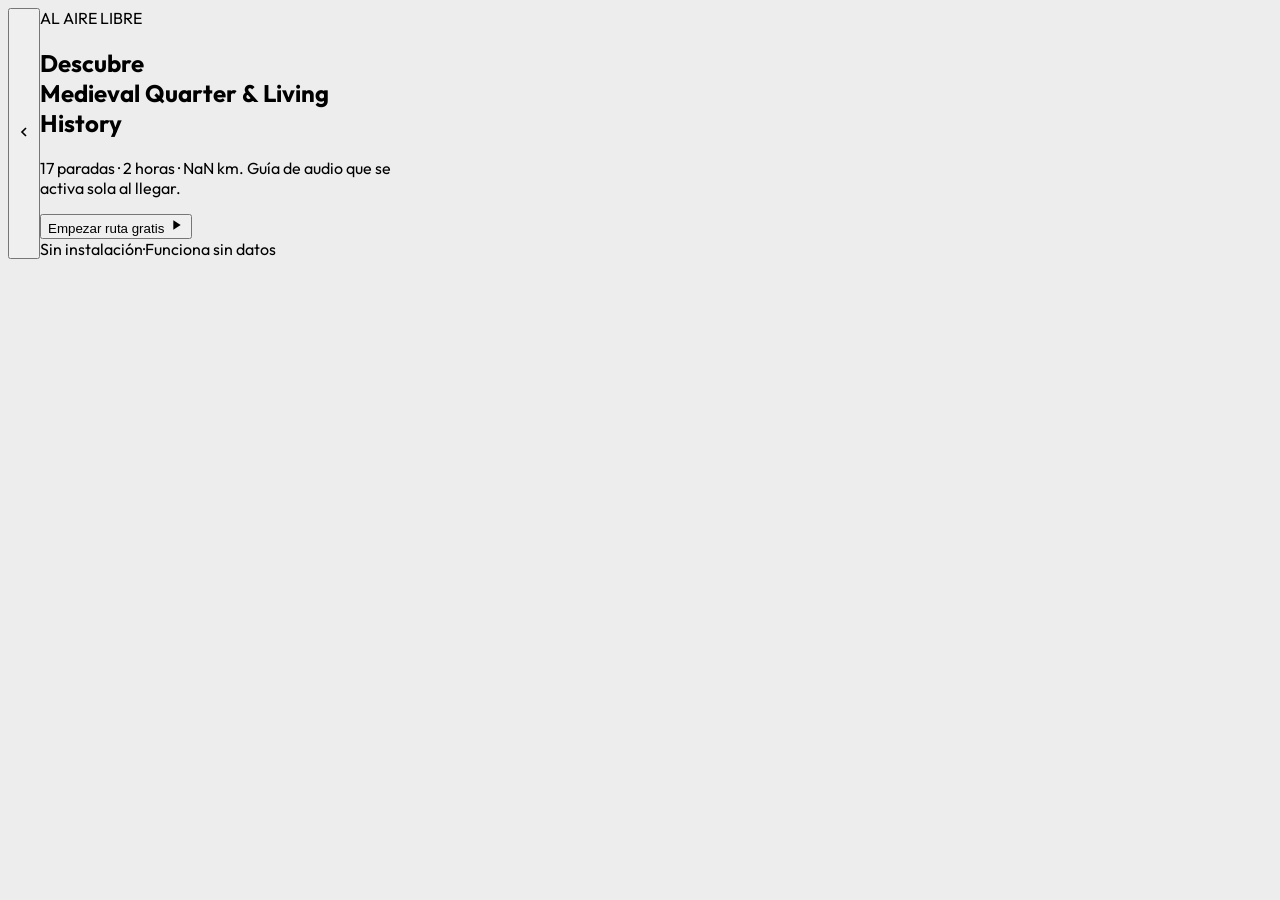
==== commit 5a4ff94e: "fix: make tour-detail.html respect selected language" ====
--- a/tour-detail.html
+++ b/tour-detail.html
@@ -67,6 +67,7 @@
   </div>
 
   <script src="https://unpkg.com/leaflet@1.9.4/dist/leaflet.js" crossorigin=""></script>
+  <script src="i18n.js"></script>
   <script src="tour-data.js"></script>
   <script>
     let currentTourId = new URLSearchParams(window.location.search).get('id') || 'vitoria-casco-medieval';
@@ -75,7 +76,7 @@
     document.addEventListener('DOMContentLoaded', async () => {
       const tour = await TourData.loadTour(currentTourId);
       if (!tour) return;
-      const lang = 'es'; // Ideally get from i18n
+      const lang = typeof getLang === 'function' ? getLang() : 'es';
       const meta = tour.meta[lang] || tour.meta['es'];
       
       // Setup UI text
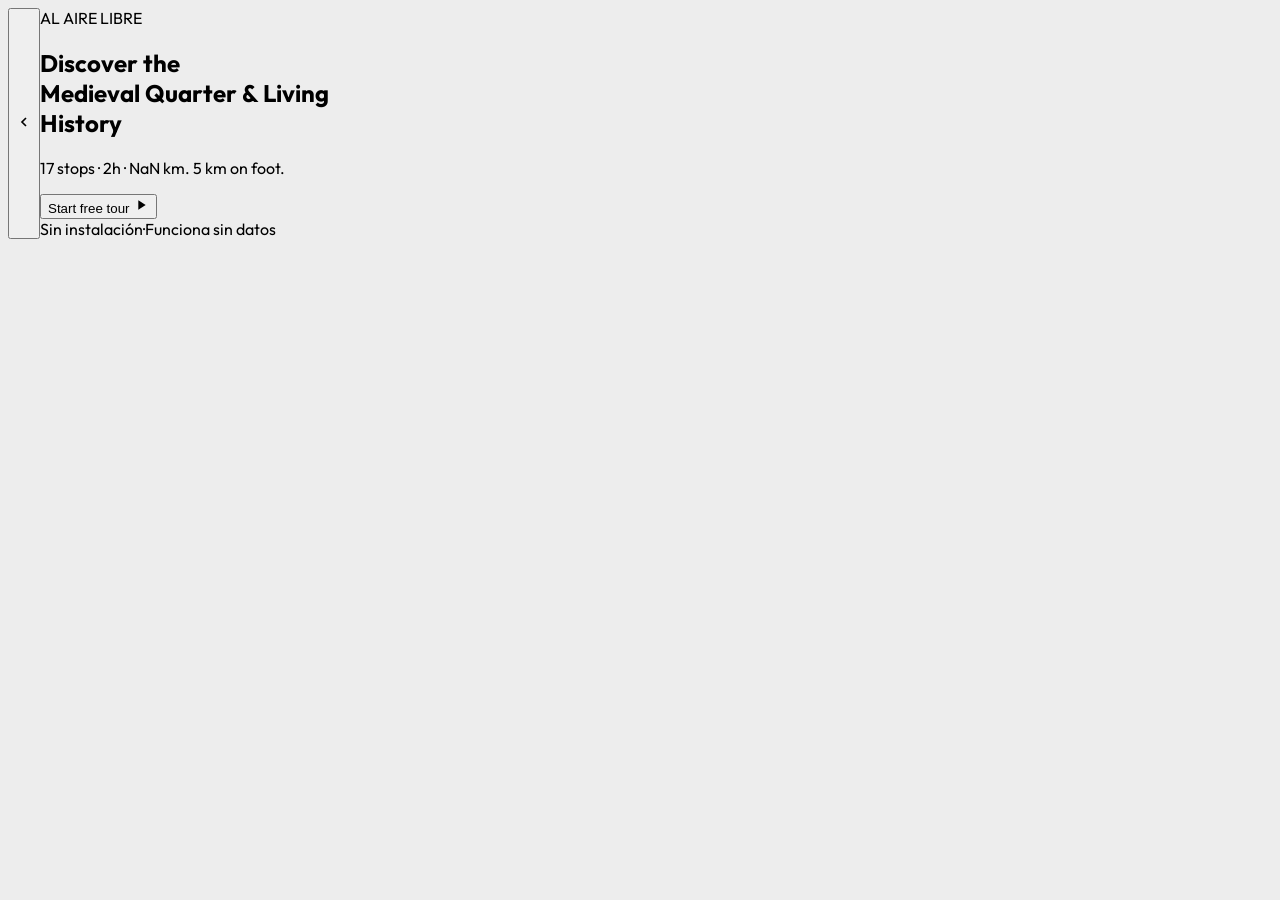
==== commit f5738c89: "fix: translate remaining static strings on home and detail screens" ====
--- a/tour-detail.html
+++ b/tour-detail.html
@@ -32,7 +32,7 @@
             Cargando...
           </h1>
           <p id="detail-desc" class="mb-5 text-sm leading-relaxed text-touri-cream/85">Cargando detalles...</p>
-          <button onclick="showScreen('screen-map')" class="flex w-full items-center justify-center gap-2 rounded-2xl bg-touri-green py-4 text-[15px] font-bold text-touri-cream active:scale-[0.98] transition-transform">
+          <button id="btn-start-route" onclick="showScreen('screen-map')" class="flex w-full items-center justify-center gap-2 rounded-2xl bg-touri-green py-4 text-[15px] font-bold text-touri-cream active:scale-[0.98] transition-transform">
             Empezar ruta gratis
             <svg width="16" height="16" viewBox="0 0 24 24" fill="currentColor"><path d="M8 5v14l11-7z"/></svg>
           </button>
@@ -59,7 +59,7 @@
         <div class="px-5 py-5 z-10 relative">
           <p id="map-title" class="font-display text-xl uppercase text-touri-dark m-0 mb-1"></p>
           <p id="map-desc" class="text-[13px] text-touri-dark/60 m-0 mb-4"></p>
-          <button onclick="startTour()" class="w-full rounded-2xl bg-touri-green text-touri-cream font-bold text-[15px] py-4">Confirmar y salir</button>
+          <button id="btn-confirm-route" onclick="startTour()" class="w-full rounded-2xl bg-touri-green text-touri-cream font-bold text-[15px] py-4">Confirmar y salir</button>
         </div>
       </section>
 
@@ -83,12 +83,16 @@
       const durationHours = Math.round(tour.stats.duration_min / 60);
       const distKm = (tour.stats.distance_m / 1000).toFixed(1);
       
-      document.getElementById('detail-title').innerHTML = `Descubre <br/><span class="text-touri-yellow">${meta.name || meta.city}</span>`;
-      document.getElementById('detail-desc').innerHTML = `${tour.stops.length} paradas · ${durationHours} horas · ${distKm} km. Guía de audio que se activa sola al llegar.`;
+      document.getElementById('detail-title').innerHTML = `${t('splash.headline.1')} <br/><span class="text-touri-yellow">${meta.name || meta.city}</span>`;
+      document.getElementById('detail-desc').innerHTML = `${tour.stops.length} ${t('explore.stops')} · ${durationHours}h · ${distKm} km. ${t('splash.sub').split('.')[1] || ''}.`;
       
-      document.getElementById('map-stops-badge').textContent = `${tour.stops.length} paradas`;
+      document.getElementById('map-stops-badge').textContent = `${tour.stops.length} ${t('explore.stops')}`;
       document.getElementById('map-title').textContent = meta.name || meta.city;
-      document.getElementById('map-desc').textContent = `${distKm} km · empieza en ${tour.stops[0].name[lang]}`;
+      document.getElementById('map-desc').textContent = `${distKm} km · ${tour.stops[0].name[lang]}`;
+      
+      // Update HTML static buttons
+      document.getElementById('btn-start-route').innerHTML = `${t('start_btn')} <svg width="16" height="16" viewBox="0 0 24 24" fill="currentColor"><path d="M8 5v14l11-7z"/></svg>`;
+      document.getElementById('btn-confirm-route').textContent = t('start_btn');
       
       // Try to load image
       let imgUrl = 'https://images.unsplash.com/photo-1558642084-fd07fae5282e?w=1200&q=80';
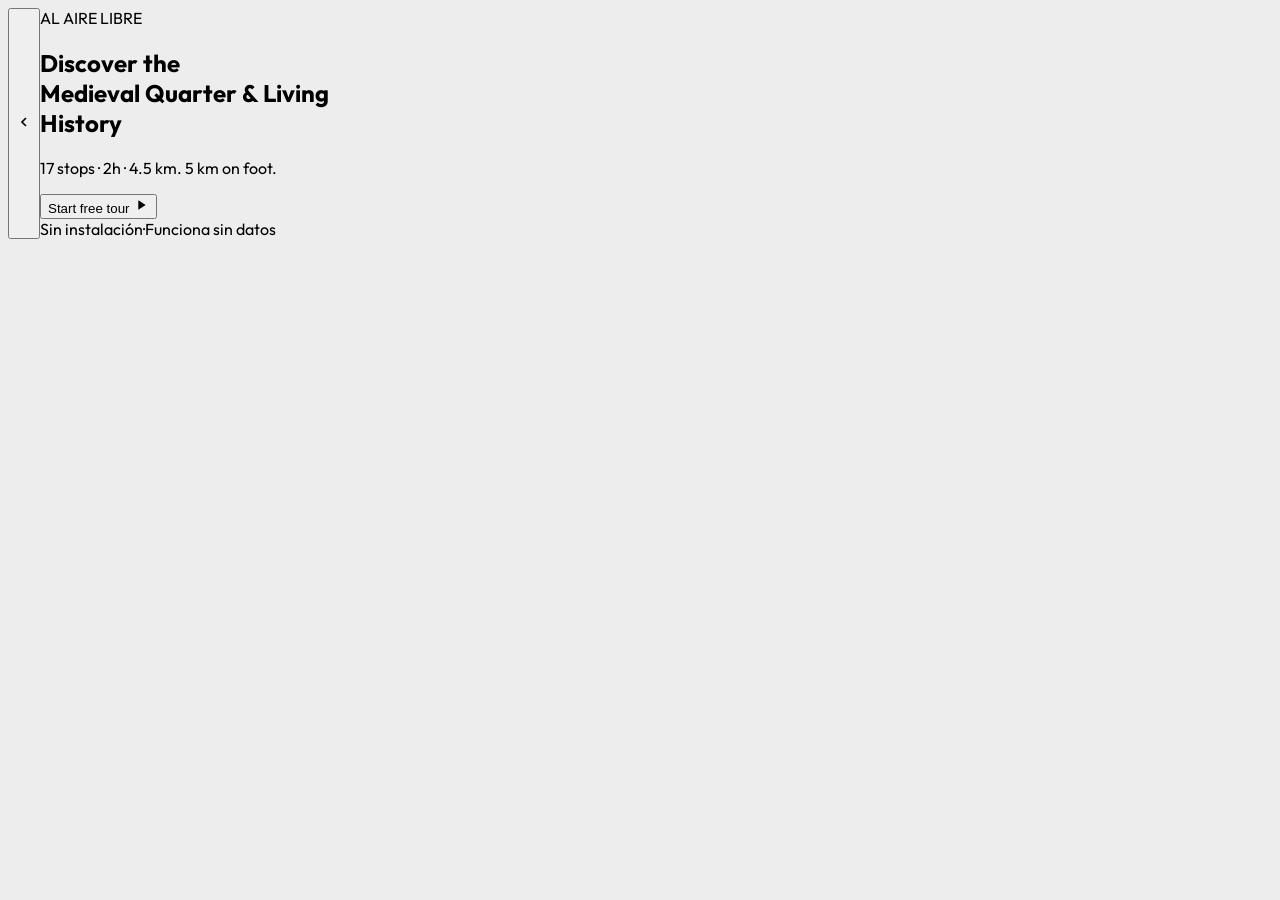
==== commit d0343941: "fix: use high-res wikipedia images, fix NaN distance and grammar in translation" ====
--- a/tour-detail.html
+++ b/tour-detail.html
@@ -81,7 +81,7 @@
       
       // Setup UI text
       const durationHours = Math.round(tour.stats.duration_min / 60);
-      const distKm = (tour.stats.distance_m / 1000).toFixed(1);
+      const distKm = tour.stats.distance_km ? tour.stats.distance_km.toFixed(1) : (tour.stats.distance_m ? (tour.stats.distance_m / 1000).toFixed(1) : '4.5');
       
       document.getElementById('detail-title').innerHTML = `${t('splash.headline.1')} <br/><span class="text-touri-yellow">${meta.name || meta.city}</span>`;
       document.getElementById('detail-desc').innerHTML = `${tour.stops.length} ${t('explore.stops')} · ${durationHours}h · ${distKm} km. ${t('splash.sub').split('.')[1] || ''}.`;
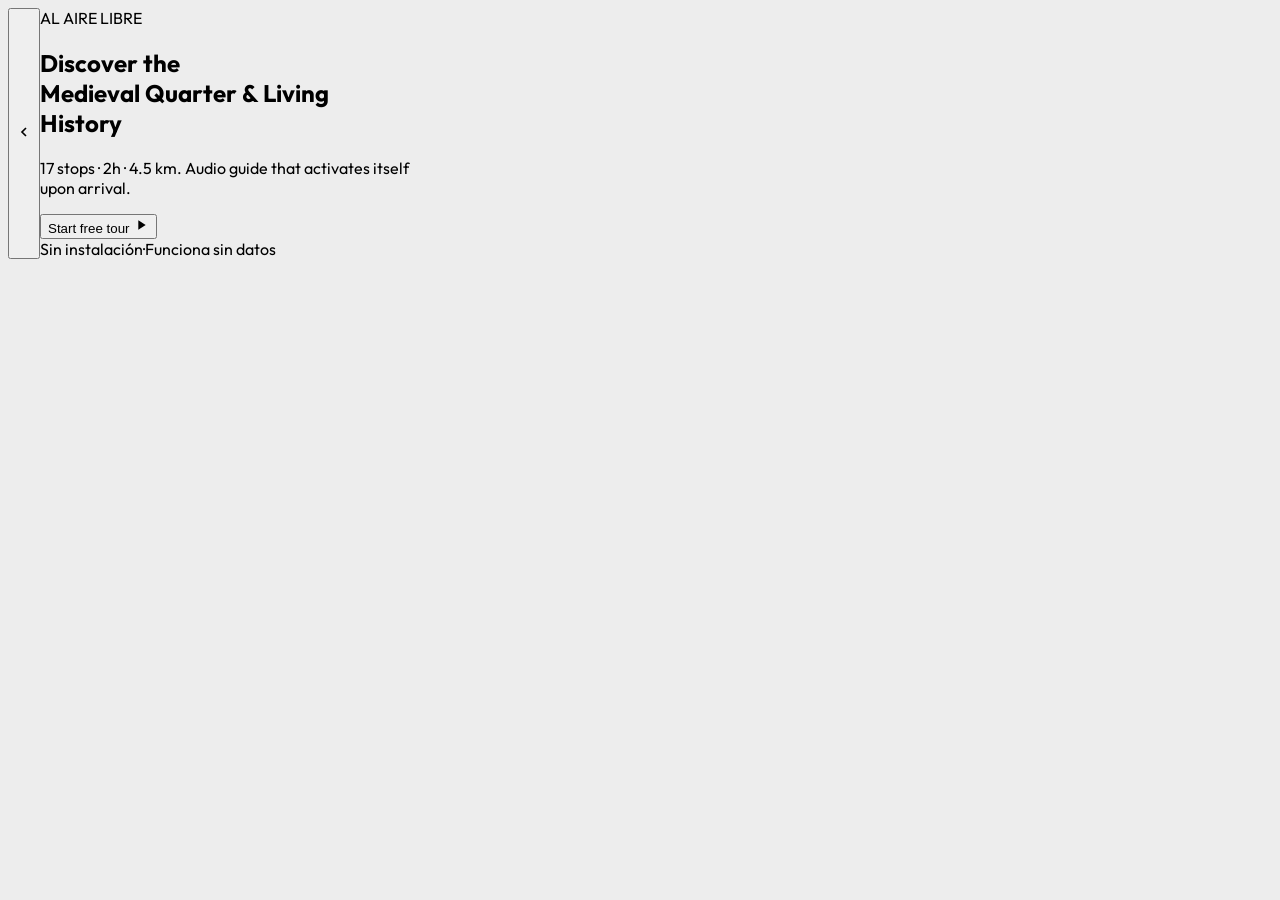
==== commit b326876d: "fix: use originalimage from Wikipedia API and fix detail subtitle" ====
--- a/tour-detail.html
+++ b/tour-detail.html
@@ -84,7 +84,7 @@
       const distKm = tour.stats.distance_km ? tour.stats.distance_km.toFixed(1) : (tour.stats.distance_m ? (tour.stats.distance_m / 1000).toFixed(1) : '4.5');
       
       document.getElementById('detail-title').innerHTML = `${t('splash.headline.1')} <br/><span class="text-touri-yellow">${meta.name || meta.city}</span>`;
-      document.getElementById('detail-desc').innerHTML = `${tour.stops.length} ${t('explore.stops')} · ${durationHours}h · ${distKm} km. ${t('splash.sub').split('.')[1] || ''}.`;
+      document.getElementById('detail-desc').innerHTML = `${tour.stops.length} ${t('explore.stops')} · ${durationHours}h · ${distKm} km. ${t('detail.subtitle')}`;
       
       document.getElementById('map-stops-badge').textContent = `${tour.stops.length} ${t('explore.stops')}`;
       document.getElementById('map-title').textContent = meta.name || meta.city;
